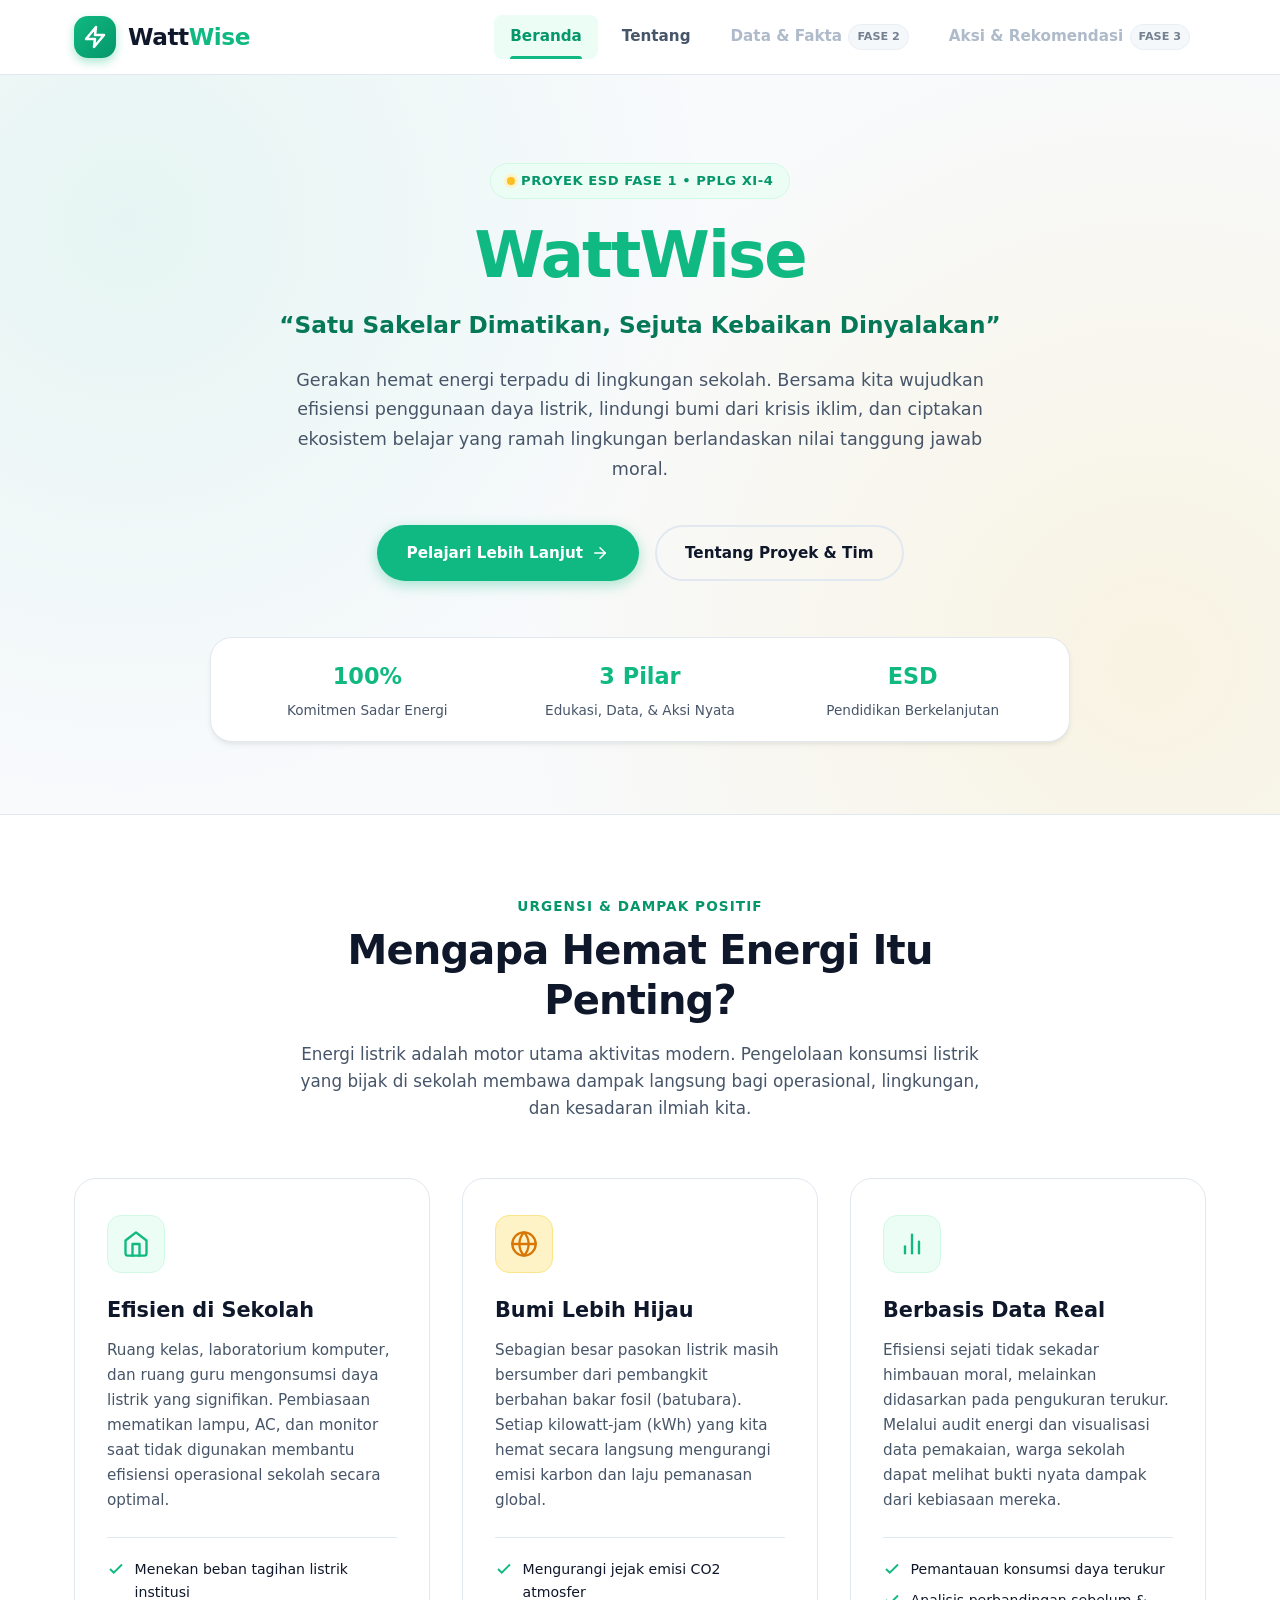
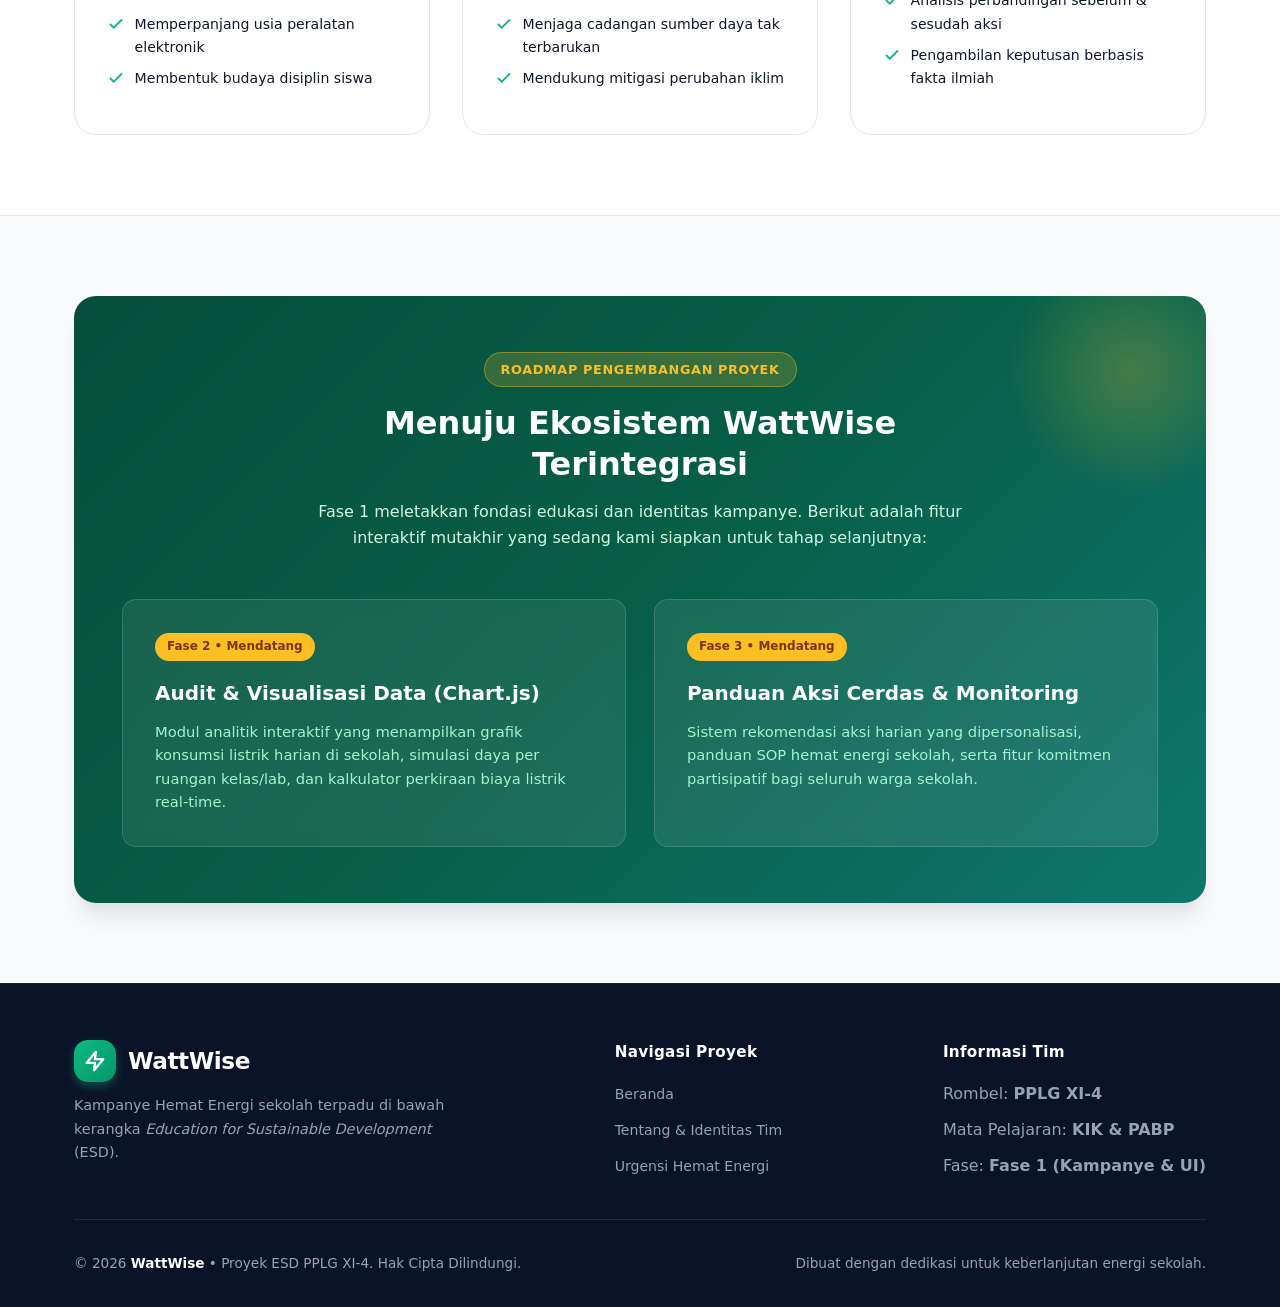
==== index.html @ 7ae3a8a0 "fase 1 kampanye wattwise" ====
<!DOCTYPE html>
<html lang="id">
<head>
  <meta charset="UTF-8">
  <meta name="viewport" content="width=device-width, initial-scale=1.0">
  <meta name="description" content="WattWise - Kampanye Hemat Energi di Lingkungan Sekolah. Proyek ESD (Education for Sustainable Development) Fase 1 oleh Rombel PPLG XI-4.">
  <title>WattWise | Kampanye Hemat Energi - Satu Sakelar Dimatikan, Sejuta Kebaikan Dinyalakan</title>
  <link rel="stylesheet" href="css/style.css">
</head>
<body>

  <!-- ==================== HEADER & NAVBAR STICKY ==================== -->
  <header class="site-header">
    <div class="container">
      <nav class="navbar" aria-label="Navigasi Utama">
        <!-- Logo WattWise -->
        <a href="index.html" class="brand-logo" title="WattWise Beranda">
          <div class="brand-icon">
            <svg width="24" height="24" viewBox="0 0 24 24" fill="none" stroke="currentColor" stroke-width="2.5" stroke-linecap="round" stroke-linejoin="round">
              <path d="M13 2L3 14h9l-1 8 10-12h-9l1-8z"></path>
            </svg>
          </div>
          <span class="brand-name">Watt<span>Wise</span></span>
        </a>

        <!-- Tombol Menu Mobile Hamburger -->
        <button class="nav-toggle" id="navToggle" aria-label="Buka menu navigasi" aria-expanded="false">
          <svg viewBox="0 0 24 24" fill="none" stroke="currentColor" stroke-width="2" stroke-linecap="round" stroke-linejoin="round">
            <line x1="3" y1="12" x2="21" y2="12"></line>
            <line x1="3" y1="6" x2="21" y2="6"></line>
            <line x1="3" y1="18" x2="21" y2="18"></line>
          </svg>
        </button>

        <!-- Menu Navigasi -->
        <ul class="nav-menu" id="navMenu">
          <li>
            <a href="index.html" class="nav-link active" aria-current="page">Beranda</a>
          </li>
          <li>
            <a href="tentang.html" class="nav-link">Tentang</a>
          </li>
          <li>
            <span class="nav-link disabled" title="Tersedia di Fase 2">
              Data &amp; Fakta
              <span class="nav-badge">Fase 2</span>
            </span>
          </li>
          <li>
            <span class="nav-link disabled" title="Tersedia di Fase 3">
              Aksi &amp; Rekomendasi
              <span class="nav-badge">Fase 3</span>
            </span>
          </li>
        </ul>
      </nav>
    </div>
  </header>

  <!-- ==================== HERO SECTION ==================== -->
  <main>
    <section class="hero-section">
      <div class="container">
        <div class="hero-wrapper">
          <div class="badge-pill">
            <span class="badge-dot"></span>
            Proyek ESD Fase 1 &bull; PPLG XI-4
          </div>

          <h1 class="hero-title">
            <span class="highlight">WattWise</span>
          </h1>

          <p class="hero-tagline">
            &ldquo;Satu Sakelar Dimatikan, Sejuta Kebaikan Dinyalakan&rdquo;
          </p>

          <p class="hero-description">
            Gerakan hemat energi terpadu di lingkungan sekolah. Bersama kita wujudkan efisiensi penggunaan daya listrik, lindungi bumi dari krisis iklim, dan ciptakan ekosistem belajar yang ramah lingkungan berlandaskan nilai tanggung jawab moral.
          </p>

          <div class="hero-actions">
            <a href="#mengapa" class="btn btn-primary">
              Pelajari Lebih Lanjut
              <svg width="18" height="18" viewBox="0 0 24 24" fill="none" stroke="currentColor" stroke-width="2" stroke-linecap="round" stroke-linejoin="round">
                <line x1="5" y1="12" x2="19" y2="12"></line>
                <polyline points="12 5 19 12 12 19"></polyline>
              </svg>
            </a>
            <a href="tentang.html" class="btn btn-outline">
              Tentang Proyek &amp; Tim
            </a>
          </div>

          <!-- Highlight Metric Strip -->
          <div class="hero-highlight-strip">
            <div class="strip-item">
              <h4>100%</h4>
              <p>Komitmen Sadar Energi</p>
            </div>
            <div class="strip-item">
              <h4>3 Pilar</h4>
              <p>Edukasi, Data, &amp; Aksi Nyata</p>
            </div>
            <div class="strip-item">
              <h4>ESD</h4>
              <p>Pendidikan Berkelanjutan</p>
            </div>
          </div>
        </div>
      </div>
    </section>

    <!-- ==================== SECTION: MENGAPA HEMAT ENERGI ==================== -->
    <section class="section section-bg-alt" id="mengapa">
      <div class="container">
        <div class="section-header">
          <span class="section-tag">Urgensi &amp; Dampak Positif</span>
          <h2 class="section-title">Mengapa Hemat Energi Itu Penting?</h2>
          <p class="section-subtitle">
            Energi listrik adalah motor utama aktivitas modern. Pengelolaan konsumsi listrik yang bijak di sekolah membawa dampak langsung bagi operasional, lingkungan, dan kesadaran ilmiah kita.
          </p>
        </div>

        <div class="cards-grid">
          <!-- Kartu 1: Efisien di Sekolah -->
          <article class="card-item">
            <div class="card-icon-wrap card-icon-green">
              <svg width="28" height="28" viewBox="0 0 24 24" fill="none" stroke="currentColor" stroke-width="2" stroke-linecap="round" stroke-linejoin="round">
                <path d="M3 9l9-7 9 7v11a2 2 0 0 1-2 2H5a2 2 0 0 1-2-2z"></path>
                <polyline points="9 22 9 12 15 12 15 22"></polyline>
              </svg>
            </div>
            <h3 class="card-title">Efisien di Sekolah</h3>
            <p class="card-text">
              Ruang kelas, laboratorium komputer, dan ruang guru mengonsumsi daya listrik yang signifikan. Pembiasaan mematikan lampu, AC, dan monitor saat tidak digunakan membantu efisiensi operasional sekolah secara optimal.
            </p>
            <ul class="card-highlights">
              <li>
                <svg viewBox="0 0 24 24" fill="none" stroke="currentColor" stroke-width="2.5"><polyline points="20 6 9 17 4 12"></polyline></svg>
                Menekan beban tagihan listrik institusi
              </li>
              <li>
                <svg viewBox="0 0 24 24" fill="none" stroke="currentColor" stroke-width="2.5"><polyline points="20 6 9 17 4 12"></polyline></svg>
                Memperpanjang usia peralatan elektronik
              </li>
              <li>
                <svg viewBox="0 0 24 24" fill="none" stroke="currentColor" stroke-width="2.5"><polyline points="20 6 9 17 4 12"></polyline></svg>
                Membentuk budaya disiplin siswa
              </li>
            </ul>
          </article>

          <!-- Kartu 2: Bumi Lebih Hijau -->
          <article class="card-item">
            <div class="card-icon-wrap card-icon-yellow">
              <svg width="28" height="28" viewBox="0 0 24 24" fill="none" stroke="currentColor" stroke-width="2" stroke-linecap="round" stroke-linejoin="round">
                <circle cx="12" cy="12" r="10"></circle>
                <line x1="2" y1="12" x2="22" y2="12"></line>
                <path d="M12 2a15.3 15.3 0 0 1 4 10 15.3 15.3 0 0 1-4 10 15.3 15.3 0 0 1-4-10 15.3 15.3 0 0 1 4-10z"></path>
              </svg>
            </div>
            <h3 class="card-title">Bumi Lebih Hijau</h3>
            <p class="card-text">
              Sebagian besar pasokan listrik masih bersumber dari pembangkit berbahan bakar fosil (batubara). Setiap kilowatt-jam (kWh) yang kita hemat secara langsung mengurangi emisi karbon dan laju pemanasan global.
            </p>
            <ul class="card-highlights">
              <li>
                <svg viewBox="0 0 24 24" fill="none" stroke="currentColor" stroke-width="2.5"><polyline points="20 6 9 17 4 12"></polyline></svg>
                Mengurangi jejak emisi CO2 atmosfer
              </li>
              <li>
                <svg viewBox="0 0 24 24" fill="none" stroke="currentColor" stroke-width="2.5"><polyline points="20 6 9 17 4 12"></polyline></svg>
                Menjaga cadangan sumber daya tak terbarukan
              </li>
              <li>
                <svg viewBox="0 0 24 24" fill="none" stroke="currentColor" stroke-width="2.5"><polyline points="20 6 9 17 4 12"></polyline></svg>
                Mendukung mitigasi perubahan iklim
              </li>
            </ul>
          </article>

          <!-- Kartu 3: Berbasis Data Real -->
          <article class="card-item">
            <div class="card-icon-wrap card-icon-green">
              <svg width="28" height="28" viewBox="0 0 24 24" fill="none" stroke="currentColor" stroke-width="2" stroke-linecap="round" stroke-linejoin="round">
                <line x1="18" y1="20" x2="18" y2="10"></line>
                <line x1="12" y1="20" x2="12" y2="4"></line>
                <line x1="6" y1="20" x2="6" y2="14"></line>
              </svg>
            </div>
            <h3 class="card-title">Berbasis Data Real</h3>
            <p class="card-text">
              Efisiensi sejati tidak sekadar himbauan moral, melainkan didasarkan pada pengukuran terukur. Melalui audit energi dan visualisasi data pemakaian, warga sekolah dapat melihat bukti nyata dampak dari kebiasaan mereka.
            </p>
            <ul class="card-highlights">
              <li>
                <svg viewBox="0 0 24 24" fill="none" stroke="currentColor" stroke-width="2.5"><polyline points="20 6 9 17 4 12"></polyline></svg>
                Pemantauan konsumsi daya terukur
              </li>
              <li>
                <svg viewBox="0 0 24 24" fill="none" stroke="currentColor" stroke-width="2.5"><polyline points="20 6 9 17 4 12"></polyline></svg>
                Analisis perbandingan sebelum &amp; sesudah aksi
              </li>
              <li>
                <svg viewBox="0 0 24 24" fill="none" stroke="currentColor" stroke-width="2.5"><polyline points="20 6 9 17 4 12"></polyline></svg>
                Pengambilan keputusan berbasis fakta ilmiah
              </li>
            </ul>
          </article>
        </div>
      </div>
    </section>

    <!-- ==================== SECTION: TEASER FASE 2 & 3 ==================== -->
    <section class="section">
      <div class="container">
        <div class="teaser-container">
          <div class="teaser-intro">
            <span class="teaser-pill">Roadmap Pengembangan Proyek</span>
            <h2 class="teaser-title">Menuju Ekosistem WattWise Terintegrasi</h2>
            <p class="teaser-desc">
              Fase 1 meletakkan fondasi edukasi dan identitas kampanye. Berikut adalah fitur interaktif mutakhir yang sedang kami siapkan untuk tahap selanjutnya:
            </p>
          </div>

          <div class="teaser-grid">
            <!-- Teaser Box Fase 2 -->
            <div class="teaser-box">
              <span class="teaser-badge">Fase 2 &bull; Mendatang</span>
              <h3>Audit &amp; Visualisasi Data (Chart.js)</h3>
              <p>
                Modul analitik interaktif yang menampilkan grafik konsumsi listrik harian di sekolah, simulasi daya per ruangan kelas/lab, dan kalkulator perkiraan biaya listrik real-time.
              </p>
            </div>

            <!-- Teaser Box Fase 3 -->
            <div class="teaser-box">
              <span class="teaser-badge">Fase 3 &bull; Mendatang</span>
              <h3>Panduan Aksi Cerdas &amp; Monitoring</h3>
              <p>
                Sistem rekomendasi aksi harian yang dipersonalisasi, panduan SOP hemat energi sekolah, serta fitur komitmen partisipatif bagi seluruh warga sekolah.
              </p>
            </div>
          </div>
        </div>
      </div>
    </section>
  </main>

  <!-- ==================== FOOTER ==================== -->
  <footer class="site-footer">
    <div class="container">
      <div class="footer-top">
        <div class="footer-brand">
          <div class="brand-logo">
            <div class="brand-icon">
              <svg width="22" height="22" viewBox="0 0 24 24" fill="none" stroke="currentColor" stroke-width="2.5" stroke-linecap="round" stroke-linejoin="round">
                <path d="M13 2L3 14h9l-1 8 10-12h-9l1-8z"></path>
              </svg>
            </div>
            <span>WattWise</span>
          </div>
          <p>
            Kampanye Hemat Energi sekolah terpadu di bawah kerangka <em>Education for Sustainable Development</em> (ESD).
          </p>
        </div>

        <div class="footer-links-group">
          <h4>Navigasi Proyek</h4>
          <ul class="footer-links">
            <li><a href="index.html">Beranda</a></li>
            <li><a href="tentang.html">Tentang &amp; Identitas Tim</a></li>
            <li><a href="index.html#mengapa">Urgensi Hemat Energi</a></li>
          </ul>
        </div>

        <div class="footer-links-group">
          <h4>Informasi Tim</h4>
          <ul class="footer-links">
            <li><span>Rombel: <strong>PPLG XI-4</strong></span></li>
            <li><span>Mata Pelajaran: <strong>KIK &amp; PABP</strong></span></li>
            <li><span>Fase: <strong>Fase 1 (Kampanye &amp; UI)</strong></span></li>
          </ul>
        </div>
      </div>

      <div class="footer-bottom">
        <p>&copy; 2026 <strong>WattWise</strong> &bull; Proyek ESD PPLG XI-4. Hak Cipta Dilindungi.</p>
        <p>Dibuat dengan dedikasi untuk keberlanjutan energi sekolah.</p>
      </div>
    </div>
  </footer>

  <!-- JavaScript -->
  <script src="js/main.js"></script>
</body>
</html>
---- css/style.css ----
/* ===================================================================
   WATTWISE - CSS STYLESHEET
   Kampanye Hemat Energi - Proyek ESD (Education for Sustainable Development) Fase 1
   Rombel: PPLG XI-4
   Skema Warna: Hijau Alam (#10B981) & Kuning Energi (#FBBF24)
   =================================================================== */

/* 1. CSS VARIABLES (DESIGN TOKENS) */
:root {
  /* Skema Warna Utama */
  --primary: #10B981;
  --primary-dark: #059669;
  --primary-deep: #047857;
  --primary-light: #ecfdf5;
  --primary-subtle: #d1fae5;

  /* Skema Warna Aksen (Energi) */
  --accent: #FBBF24;
  --accent-dark: #d97706;
  --accent-light: #fef3c7;
  --accent-glow: rgba(251, 191, 36, 0.35);

  /* Warna Netral & Permukaan */
  --bg-page: #f8fafc;
  --surface: #ffffff;
  --surface-alt: #f1f5f9;
  --text-main: #0f172a;
  --text-muted: #475569;
  --text-light: #94a3b8;
  --border: #e2e8f0;
  --border-focus: #10B981;

  /* Efek Bayangan (Shadows) */
  --shadow-xs: 0 1px 2px 0 rgba(0, 0, 0, 0.05);
  --shadow-sm: 0 4px 6px -1px rgba(0, 0, 0, 0.06), 0 2px 4px -1px rgba(0, 0, 0, 0.04);
  --shadow-md: 0 10px 15px -3px rgba(16, 185, 129, 0.08), 0 4px 6px -2px rgba(0, 0, 0, 0.05);
  --shadow-lg: 0 20px 25px -5px rgba(15, 23, 42, 0.08), 0 10px 10px -5px rgba(0, 0, 0, 0.04);
  --shadow-card: 0 12px 28px -4px rgba(16, 185, 129, 0.12);

  /* Kelengkungan Sudut (Border Radius) */
  --radius-sm: 8px;
  --radius-md: 14px;
  --radius-lg: 22px;
  --radius-pill: 9999px;

  /* Tipografi & Transisi */
  --font-sans: 'Inter', system-ui, -apple-system, BlinkMacSystemFont, 'Segoe UI', Roboto, sans-serif;
  --transition-fast: 0.2s ease;
  --transition-normal: 0.3s cubic-bezier(0.4, 0, 0.2, 1);
}

/* 2. RESET & GLOBAL STYLES */
*, *::before, *::after {
  box-sizing: border-box;
  margin: 0;
  padding: 0;
}

html {
  scroll-behavior: smooth;
  font-size: 16px;
}

body {
  font-family: var(--font-sans);
  background-color: var(--bg-page);
  color: var(--text-main);
  line-height: 1.65;
  -webkit-font-smoothing: antialiased;
  min-height: 100vh;
  display: flex;
  flex-direction: column;
}

a {
  color: inherit;
  text-decoration: none;
  transition: color var(--transition-fast);
}

ul {
  list-style: none;
}

img, svg {
  display: block;
  max-width: 100%;
}

.container {
  width: 100%;
  max-width: 1180px;
  margin-left: auto;
  margin-right: auto;
  padding-left: 1.5rem;
  padding-right: 1.5rem;
}

/* 3. STICKY HEADER & NAVBAR */
.site-header {
  position: sticky;
  top: 0;
  z-index: 1000;
  background-color: rgba(255, 255, 255, 0.95);
  backdrop-filter: blur(12px);
  -webkit-backdrop-filter: blur(12px);
  border-bottom: 1px solid var(--border);
  transition: all var(--transition-normal);
}

.navbar {
  display: flex;
  align-items: center;
  justify-content: space-between;
  height: 74px;
}

.brand-logo {
  display: flex;
  align-items: center;
  gap: 0.75rem;
  font-weight: 800;
  font-size: 1.45rem;
  letter-spacing: -0.02em;
  color: var(--text-main);
}

.brand-icon {
  width: 42px;
  height: 42px;
  border-radius: var(--radius-md);
  background: linear-gradient(135deg, var(--primary) 0%, var(--primary-dark) 100%);
  display: flex;
  align-items: center;
  justify-content: center;
  color: #ffffff;
  box-shadow: 0 4px 10px rgba(16, 185, 129, 0.35);
}

.brand-name span {
  color: var(--primary);
}

.nav-menu {
  display: flex;
  align-items: center;
  gap: 0.5rem;
}

.nav-link {
  font-weight: 600;
  font-size: 0.95rem;
  color: var(--text-muted);
  padding: 0.6rem 1rem;
  border-radius: var(--radius-sm);
  display: inline-flex;
  align-items: center;
  gap: 0.4rem;
  transition: all var(--transition-fast);
  position: relative;
}

.nav-link:hover:not(.disabled) {
  color: var(--primary-dark);
  background-color: var(--primary-light);
}

.nav-link.active {
  color: var(--primary-dark);
  background-color: var(--primary-light);
  font-weight: 700;
}

.nav-link.active::after {
  content: '';
  position: absolute;
  bottom: 0;
  left: 1rem;
  right: 1rem;
  height: 3px;
  background-color: var(--primary);
  border-radius: 3px 3px 0 0;
}

.nav-link.disabled {
  color: var(--text-light);
  cursor: not-allowed;
  opacity: 0.75;
}

.nav-badge {
  font-size: 0.7rem;
  font-weight: 700;
  text-transform: uppercase;
  padding: 0.15rem 0.5rem;
  border-radius: var(--radius-pill);
  background-color: var(--surface-alt);
  color: var(--text-muted);
  border: 1px solid var(--border);
}

/* Mobile Toggle Hamburger */
.nav-toggle {
  display: none;
  background: none;
  border: 1px solid var(--border);
  padding: 0.5rem;
  border-radius: var(--radius-sm);
  cursor: pointer;
  color: var(--text-main);
  transition: all var(--transition-fast);
}

.nav-toggle:hover {
  background-color: var(--surface-alt);
  color: var(--primary);
}

.nav-toggle svg {
  width: 24px;
  height: 24px;
}

/* 4. BUTTONS & UI ELEMENTS */
.btn {
  display: inline-flex;
  align-items: center;
  justify-content: center;
  gap: 0.5rem;
  font-weight: 600;
  font-size: 0.95rem;
  padding: 0.85rem 1.75rem;
  border-radius: var(--radius-pill);
  border: 2px solid transparent;
  cursor: pointer;
  transition: all var(--transition-normal);
  text-align: center;
}

.btn-primary {
  background-color: var(--primary);
  color: #ffffff;
  box-shadow: 0 4px 14px rgba(16, 185, 129, 0.35);
}

.btn-primary:hover {
  background-color: var(--primary-dark);
  transform: translateY(-2px);
  box-shadow: 0 6px 20px rgba(16, 185, 129, 0.45);
}

.btn-accent {
  background-color: var(--accent);
  color: #78350f;
  font-weight: 700;
  box-shadow: 0 4px 14px var(--accent-glow);
}

.btn-accent:hover {
  background-color: var(--accent-dark);
  color: #ffffff;
  transform: translateY(-2px);
  box-shadow: 0 6px 18px rgba(217, 119, 6, 0.35);
}

.btn-outline {
  background-color: transparent;
  border-color: var(--border);
  color: var(--text-main);
}

.btn-outline:hover {
  border-color: var(--primary);
  color: var(--primary-dark);
  background-color: var(--primary-light);
  transform: translateY(-2px);
}

.badge-pill {
  display: inline-flex;
  align-items: center;
  gap: 0.4rem;
  padding: 0.4rem 1rem;
  background-color: var(--primary-light);
  border: 1px solid var(--primary-subtle);
  color: var(--primary-dark);
  font-size: 0.82rem;
  font-weight: 700;
  border-radius: var(--radius-pill);
  text-transform: uppercase;
  letter-spacing: 0.04em;
}

.badge-dot {
  width: 8px;
  height: 8px;
  border-radius: 50%;
  background-color: var(--accent);
  box-shadow: 0 0 0 3px var(--accent-light);
}

/* 5. HERO SECTION */
.hero-section {
  position: relative;
  padding: 5.5rem 0 4.5rem;
  background: radial-gradient(circle at 10% 20%, rgba(16, 185, 129, 0.08) 0%, transparent 45%),
              radial-gradient(circle at 90% 80%, rgba(251, 191, 36, 0.12) 0%, transparent 50%),
              var(--bg-page);
  overflow: hidden;
}

.hero-wrapper {
  max-width: 860px;
  margin: 0 auto;
  text-align: center;
}

.hero-title {
  font-size: clamp(2.5rem, 5.5vw, 4rem);
  font-weight: 900;
  line-height: 1.15;
  letter-spacing: -0.03em;
  color: var(--text-main);
  margin-top: 1.25rem;
  margin-bottom: 1rem;
}

.hero-title .highlight {
  color: var(--primary);
  position: relative;
  display: inline-block;
}

.hero-title .highlight::after {
  content: '';
  position: absolute;
  left: 0;
  bottom: 6px;
  width: 100%;
  height: 12px;
  background-color: var(--accent-light);
  z-index: -1;
  border-radius: 4px;
}

.hero-tagline {
  font-size: clamp(1.15rem, 2.5vw, 1.45rem);
  font-weight: 700;
  color: var(--primary-deep);
  margin-bottom: 1.5rem;
  line-height: 1.4;
}

.hero-description {
  font-size: 1.1rem;
  color: var(--text-muted);
  max-width: 720px;
  margin: 0 auto 2.5rem;
  line-height: 1.7;
}

.hero-actions {
  display: flex;
  align-items: center;
  justify-content: center;
  gap: 1rem;
  flex-wrap: wrap;
}

.hero-highlight-strip {
  margin-top: 3.5rem;
  padding: 1.25rem 2rem;
  background: var(--surface);
  border: 1px solid var(--border);
  border-radius: var(--radius-lg);
  box-shadow: var(--shadow-sm);
  display: grid;
  grid-template-columns: repeat(3, 1fr);
  gap: 1.5rem;
  text-align: center;
}

.strip-item h4 {
  font-size: 1.4rem;
  font-weight: 800;
  color: var(--primary);
}

.strip-item p {
  font-size: 0.85rem;
  color: var(--text-muted);
  font-weight: 500;
  margin-top: 0.2rem;
}

/* 6. SECTION COMMONS */
.section {
  padding: 5rem 0;
}

.section-bg-alt {
  background-color: #ffffff;
  border-top: 1px solid var(--border);
  border-bottom: 1px solid var(--border);
}

.section-header {
  text-align: center;
  max-width: 680px;
  margin: 0 auto 3.5rem;
}

.section-tag {
  font-size: 0.85rem;
  font-weight: 700;
  text-transform: uppercase;
  letter-spacing: 0.08em;
  color: var(--primary-dark);
  margin-bottom: 0.5rem;
  display: block;
}

.section-title {
  font-size: clamp(1.85rem, 3.5vw, 2.5rem);
  font-weight: 800;
  letter-spacing: -0.02em;
  color: var(--text-main);
  line-height: 1.25;
  margin-bottom: 1rem;
}

.section-subtitle {
  font-size: 1.05rem;
  color: var(--text-muted);
  line-height: 1.6;
}

/* 7. KARTU ALASAN (MENGAPA HEMAT ENERGI) */
.cards-grid {
  display: grid;
  grid-template-columns: repeat(3, 1fr);
  gap: 2rem;
}

.card-item {
  background: var(--surface);
  border: 1px solid var(--border);
  border-radius: var(--radius-lg);
  padding: 2.25rem 2rem;
  position: relative;
  transition: all var(--transition-normal);
  display: flex;
  flex-direction: column;
}

.card-item:hover {
  transform: translateY(-6px);
  border-color: var(--primary);
  box-shadow: var(--shadow-card);
}

.card-icon-wrap {
  width: 58px;
  height: 58px;
  border-radius: var(--radius-md);
  display: flex;
  align-items: center;
  justify-content: center;
  margin-bottom: 1.5rem;
  font-size: 1.75rem;
  transition: transform var(--transition-fast);
}

.card-item:hover .card-icon-wrap {
  transform: scale(1.08);
}

.card-icon-green {
  background: var(--primary-light);
  color: var(--primary);
  border: 1px solid var(--primary-subtle);
}

.card-icon-yellow {
  background: var(--accent-light);
  color: var(--accent-dark);
  border: 1px solid #fde68a;
}

.card-title {
  font-size: 1.3rem;
  font-weight: 700;
  color: var(--text-main);
  margin-bottom: 0.85rem;
  line-height: 1.3;
}

.card-text {
  font-size: 0.95rem;
  color: var(--text-muted);
  line-height: 1.65;
  margin-bottom: 1.5rem;
  flex-grow: 1;
}

.card-highlights {
  list-style: none;
  border-top: 1px solid var(--border);
  padding-top: 1.25rem;
}

.card-highlights li {
  display: flex;
  align-items: flex-start;
  gap: 0.6rem;
  font-size: 0.88rem;
  color: var(--text-main);
  margin-bottom: 0.5rem;
}

.card-highlights li svg {
  width: 18px;
  height: 18px;
  color: var(--primary);
  flex-shrink: 0;
  margin-top: 2px;
}

/* 8. TEASER FASE 2 & 3 */
.teaser-container {
  background: linear-gradient(135deg, #064e3b 0%, #065f46 50%, #0f766e 100%);
  border-radius: var(--radius-lg);
  padding: 3.5rem 3rem;
  color: #ffffff;
  position: relative;
  overflow: hidden;
  box-shadow: var(--shadow-lg);
}

.teaser-container::before {
  content: '';
  position: absolute;
  top: -50px;
  right: -50px;
  width: 250px;
  height: 250px;
  border-radius: 50%;
  background: radial-gradient(circle, var(--accent) 0%, transparent 70%);
  opacity: 0.25;
}

.teaser-intro {
  text-align: center;
  max-width: 650px;
  margin: 0 auto 3rem;
  position: relative;
  z-index: 1;
}

.teaser-pill {
  display: inline-block;
  background: rgba(251, 191, 36, 0.2);
  color: var(--accent);
  border: 1px solid rgba(251, 191, 36, 0.4);
  padding: 0.35rem 1rem;
  border-radius: var(--radius-pill);
  font-size: 0.8rem;
  font-weight: 700;
  text-transform: uppercase;
  letter-spacing: 0.05em;
  margin-bottom: 1rem;
}

.teaser-title {
  font-size: 2rem;
  font-weight: 800;
  line-height: 1.3;
  margin-bottom: 0.8rem;
}

.teaser-desc {
  color: #d1fae5;
  font-size: 1rem;
}

.teaser-grid {
  display: grid;
  grid-template-columns: repeat(2, 1fr);
  gap: 1.75rem;
  position: relative;
  z-index: 1;
}

.teaser-box {
  background: rgba(255, 255, 255, 0.08);
  border: 1px solid rgba(255, 255, 255, 0.15);
  backdrop-filter: blur(8px);
  -webkit-backdrop-filter: blur(8px);
  border-radius: var(--radius-md);
  padding: 2rem;
  transition: all var(--transition-normal);
}

.teaser-box:hover {
  background: rgba(255, 255, 255, 0.14);
  transform: translateY(-4px);
  border-color: rgba(251, 191, 36, 0.5);
}

.teaser-badge {
  display: inline-block;
  padding: 0.25rem 0.75rem;
  border-radius: var(--radius-pill);
  font-size: 0.75rem;
  font-weight: 700;
  background-color: var(--accent);
  color: #78350f;
  margin-bottom: 1rem;
}

.teaser-box h3 {
  font-size: 1.25rem;
  font-weight: 700;
  margin-bottom: 0.6rem;
}

.teaser-box p {
  color: #a7f3d0;
  font-size: 0.92rem;
  line-height: 1.6;
}

/* 9. HALAMAN TENTANG & IDENTITAS TIM */
.about-hero {
  padding: 4.5rem 0 3rem;
  text-align: center;
  background: linear-gradient(180deg, var(--primary-light) 0%, var(--bg-page) 100%);
}

.about-badge {
  display: inline-flex;
  align-items: center;
  gap: 0.5rem;
  padding: 0.4rem 1.1rem;
  background: #ffffff;
  border: 1px solid var(--border);
  border-radius: var(--radius-pill);
  font-weight: 700;
  font-size: 0.85rem;
  color: var(--primary-dark);
  margin-bottom: 1rem;
}

.about-title {
  font-size: clamp(2rem, 4.5vw, 3.25rem);
  font-weight: 900;
  letter-spacing: -0.02em;
  color: var(--text-main);
  margin-bottom: 1rem;
}

.about-lead {
  font-size: 1.15rem;
  color: var(--text-muted);
  max-width: 760px;
  margin: 0 auto;
  line-height: 1.7;
}

/* Grid Latar Belakang & Mapel */
.esd-story-grid {
  display: grid;
  grid-template-columns: 1.2fr 0.8fr;
  gap: 2.5rem;
  align-items: start;
  margin-bottom: 4rem;
}

.story-card {
  background: var(--surface);
  border: 1px solid var(--border);
  border-radius: var(--radius-lg);
  padding: 2.5rem;
  box-shadow: var(--shadow-sm);
}

.story-card h2 {
  font-size: 1.65rem;
  font-weight: 800;
  color: var(--text-main);
  margin-bottom: 1.25rem;
  display: flex;
  align-items: center;
  gap: 0.75rem;
}

.story-card p {
  color: var(--text-muted);
  font-size: 1rem;
  line-height: 1.75;
  margin-bottom: 1.2rem;
}

.story-card p:last-child {
  margin-bottom: 0;
}

.mapel-card {
  background: var(--surface);
  border: 1px solid var(--border);
  border-radius: var(--radius-lg);
  padding: 2.25rem;
  box-shadow: var(--shadow-sm);
}

.mapel-card h3 {
  font-size: 1.35rem;
  font-weight: 800;
  color: var(--text-main);
  margin-bottom: 1.5rem;
  padding-bottom: 0.75rem;
  border-bottom: 2px solid var(--primary-light);
}

.mapel-item {
  margin-bottom: 1.5rem;
}

.mapel-item:last-child {
  margin-bottom: 0;
}

.mapel-badge {
  display: inline-block;
  padding: 0.25rem 0.75rem;
  border-radius: var(--radius-pill);
  font-size: 0.78rem;
  font-weight: 800;
  margin-bottom: 0.5rem;
}

.badge-kik {
  background: var(--primary-light);
  color: var(--primary-dark);
  border: 1px solid var(--primary-subtle);
}

.badge-pabp {
  background: var(--accent-light);
  color: #92400e;
  border: 1px solid #fde68a;
}

.mapel-item h4 {
  font-size: 1.05rem;
  font-weight: 700;
  color: var(--text-main);
  margin-bottom: 0.35rem;
}

.mapel-item p {
  font-size: 0.9rem;
  color: var(--text-muted);
  line-height: 1.6;
}

/* Kartu Identitas Tim */
.team-section {
  background-color: var(--surface);
  border-radius: var(--radius-lg);
  border: 1px solid var(--border);
  padding: 3rem 2.5rem;
  box-shadow: var(--shadow-md);
  margin-bottom: 3rem;
}

.team-header {
  text-align: center;
  max-width: 600px;
  margin: 0 auto 3rem;
}

.team-rombel-pill {
  display: inline-block;
  background-color: var(--accent);
  color: #78350f;
  font-weight: 800;
  font-size: 0.85rem;
  padding: 0.35rem 1.25rem;
  border-radius: var(--radius-pill);
  margin-bottom: 0.75rem;
}

.team-grid {
  display: grid;
  grid-template-columns: repeat(3, 1fr);
  gap: 2rem;
}

.member-card {
  background: var(--bg-page);
  border: 1px solid var(--border);
  border-radius: var(--radius-md);
  padding: 2rem 1.5rem;
  text-align: center;
  transition: all var(--transition-normal);
  position: relative;
  overflow: hidden;
}

.member-card::before {
  content: '';
  position: absolute;
  top: 0;
  left: 0;
  right: 0;
  height: 4px;
  background: linear-gradient(90deg, var(--primary), var(--accent));
  opacity: 0;
  transition: opacity var(--transition-fast);
}

.member-card:hover {
  transform: translateY(-5px);
  background: #ffffff;
  border-color: var(--primary);
  box-shadow: var(--shadow-md);
}

.member-card:hover::before {
  opacity: 1;
}

.member-avatar {
  width: 72px;
  height: 72px;
  border-radius: 50%;
  margin: 0 auto 1.25rem;
  display: flex;
  align-items: center;
  justify-content: center;
  font-size: 1.4rem;
  font-weight: 800;
  color: #ffffff;
  box-shadow: 0 6px 14px rgba(0, 0, 0, 0.08);
}

.avatar-1 {
  background: linear-gradient(135deg, #10B981, #047857);
}

.avatar-2 {
  background: linear-gradient(135deg, #F59E0B, #D97706);
}

.avatar-3 {
  background: linear-gradient(135deg, #06B6D4, #0E7490);
}

.member-name {
  font-size: 1.15rem;
  font-weight: 700;
  color: var(--text-main);
  margin-bottom: 0.35rem;
}

.member-role {
  font-size: 0.85rem;
  color: var(--primary-dark);
  font-weight: 600;
  margin-bottom: 0.75rem;
}

.member-desc {
  font-size: 0.85rem;
  color: var(--text-muted);
  line-height: 1.5;
}

/* 10. FOOTER */
.site-footer {
  margin-top: auto;
  background-color: #0b1329;
  color: #94a3b8;
  padding: 3.5rem 0 2rem;
  border-top: 1px solid rgba(255, 255, 255, 0.05);
}

.footer-top {
  display: flex;
  justify-content: space-between;
  align-items: flex-start;
  gap: 2.5rem;
  padding-bottom: 2.5rem;
  border-bottom: 1px solid rgba(255, 255, 255, 0.1);
  flex-wrap: wrap;
}

.footer-brand {
  max-width: 380px;
}

.footer-brand .brand-logo {
  color: #ffffff;
  margin-bottom: 0.75rem;
}

.footer-brand p {
  font-size: 0.9rem;
  line-height: 1.65;
  color: #94a3b8;
}

.footer-links-group h4 {
  font-size: 0.95rem;
  font-weight: 700;
  color: #ffffff;
  margin-bottom: 1rem;
  letter-spacing: 0.02em;
}

.footer-links {
  display: flex;
  flex-direction: column;
  gap: 0.6rem;
}

.footer-links a {
  font-size: 0.88rem;
  color: #94a3b8;
  transition: color var(--transition-fast);
}

.footer-links a:hover {
  color: var(--accent);
}

.footer-bottom {
  padding-top: 2rem;
  display: flex;
  justify-content: space-between;
  align-items: center;
  font-size: 0.85rem;
  flex-wrap: wrap;
  gap: 1rem;
}

.footer-bottom strong {
  color: #ffffff;
}

/* 11. RESPONSIVE DESIGN (MEDIA QUERIES) */
@media (max-width: 992px) {
  .cards-grid {
    grid-template-columns: repeat(2, 1fr);
  }

  .esd-story-grid {
    grid-template-columns: 1fr;
    gap: 2rem;
  }

  .team-grid {
    grid-template-columns: repeat(2, 1fr);
  }
}

@media (max-width: 768px) {
  .nav-toggle {
    display: block;
  }

  .nav-menu {
    position: absolute;
    top: 74px;
    left: 0;
    right: 0;
    background-color: #ffffff;
    border-bottom: 1px solid var(--border);
    flex-direction: column;
    padding: 1.25rem 1.5rem;
    gap: 0.75rem;
    box-shadow: var(--shadow-lg);
    display: none;
  }

  .nav-menu.show {
    display: flex;
  }

  .nav-link {
    width: 100%;
    justify-content: space-between;
    padding: 0.75rem 1rem;
  }

  .nav-link.active::after {
    display: none;
  }

  .hero-section {
    padding: 3.5rem 0 3rem;
  }

  .hero-highlight-strip {
    grid-template-columns: 1fr;
    gap: 1.25rem;
    padding: 1.5rem;
  }

  .cards-grid {
    grid-template-columns: 1fr;
  }

  .teaser-container {
    padding: 2.5rem 1.5rem;
  }

  .teaser-grid {
    grid-template-columns: 1fr;
  }

  .team-grid {
    grid-template-columns: 1fr;
  }

  .footer-top {
    flex-direction: column;
    gap: 2rem;
  }

  .footer-bottom {
    flex-direction: column;
    text-align: center;
  }
}
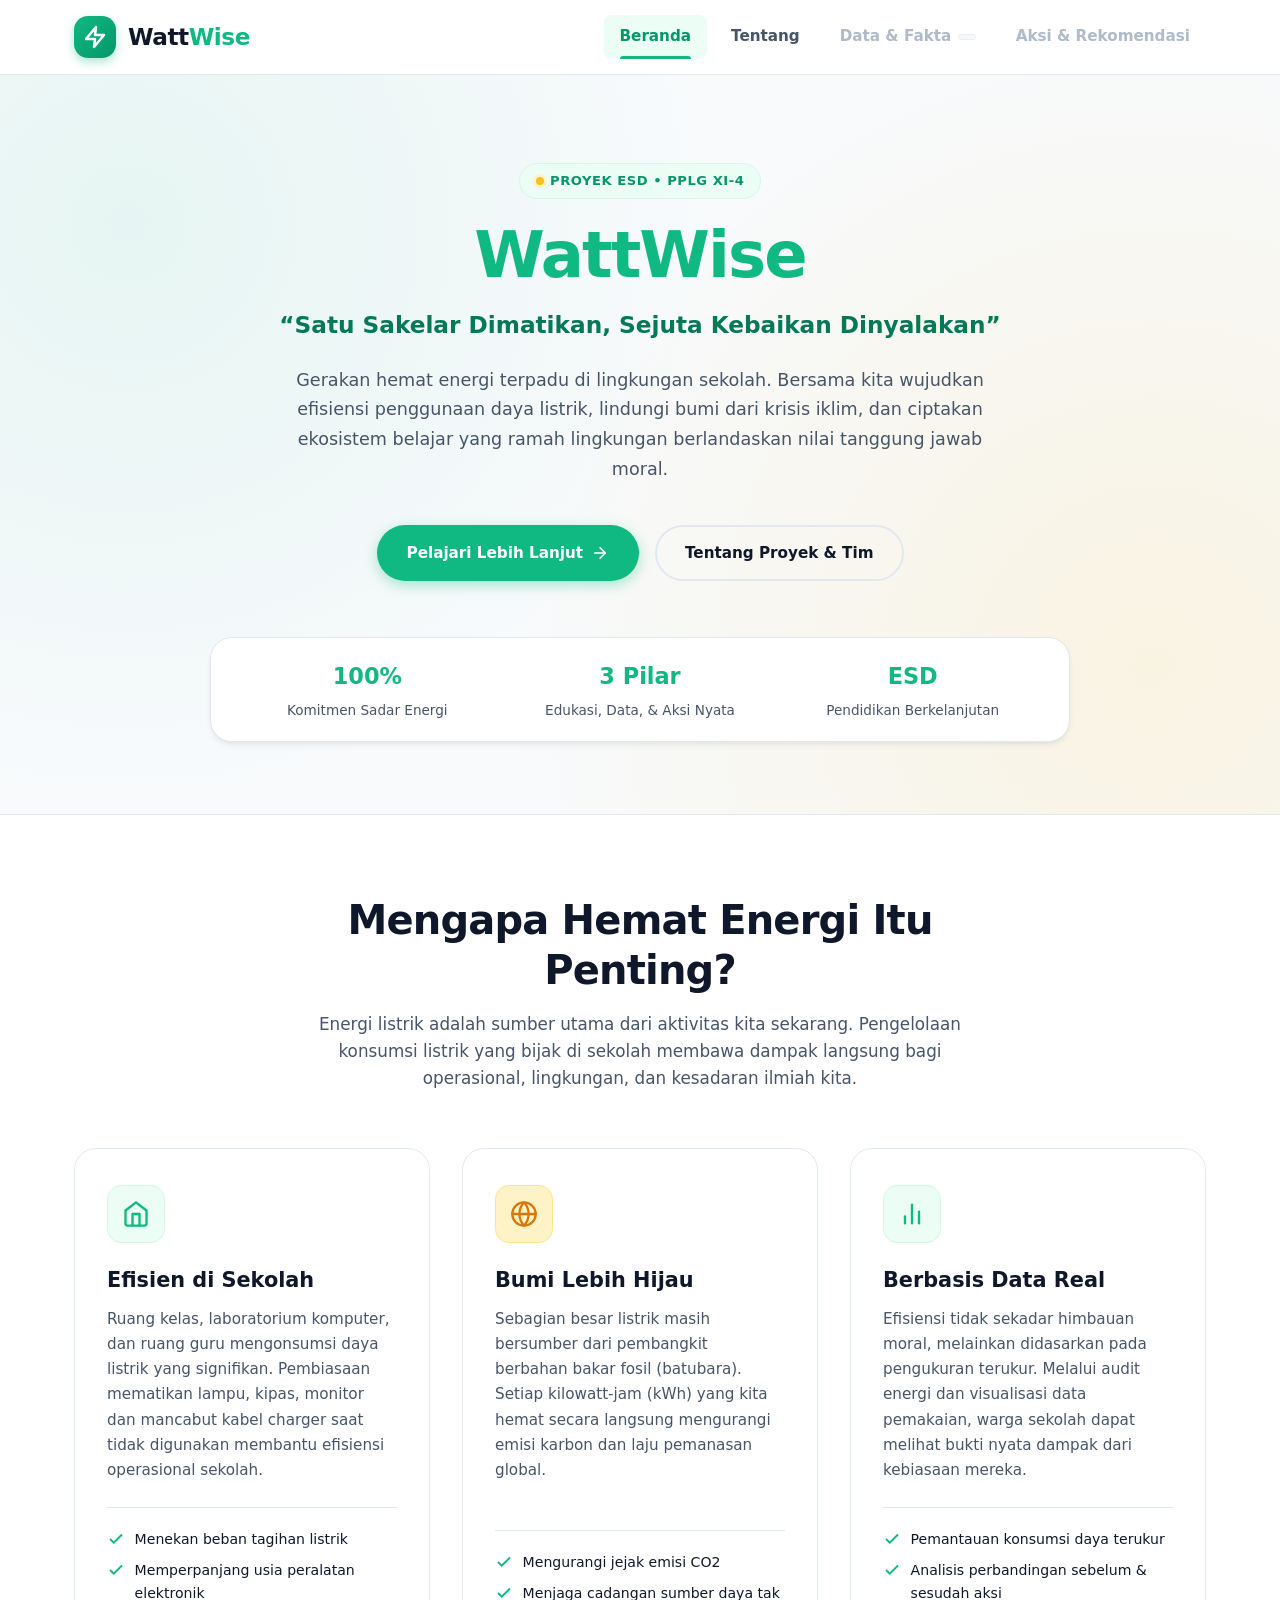
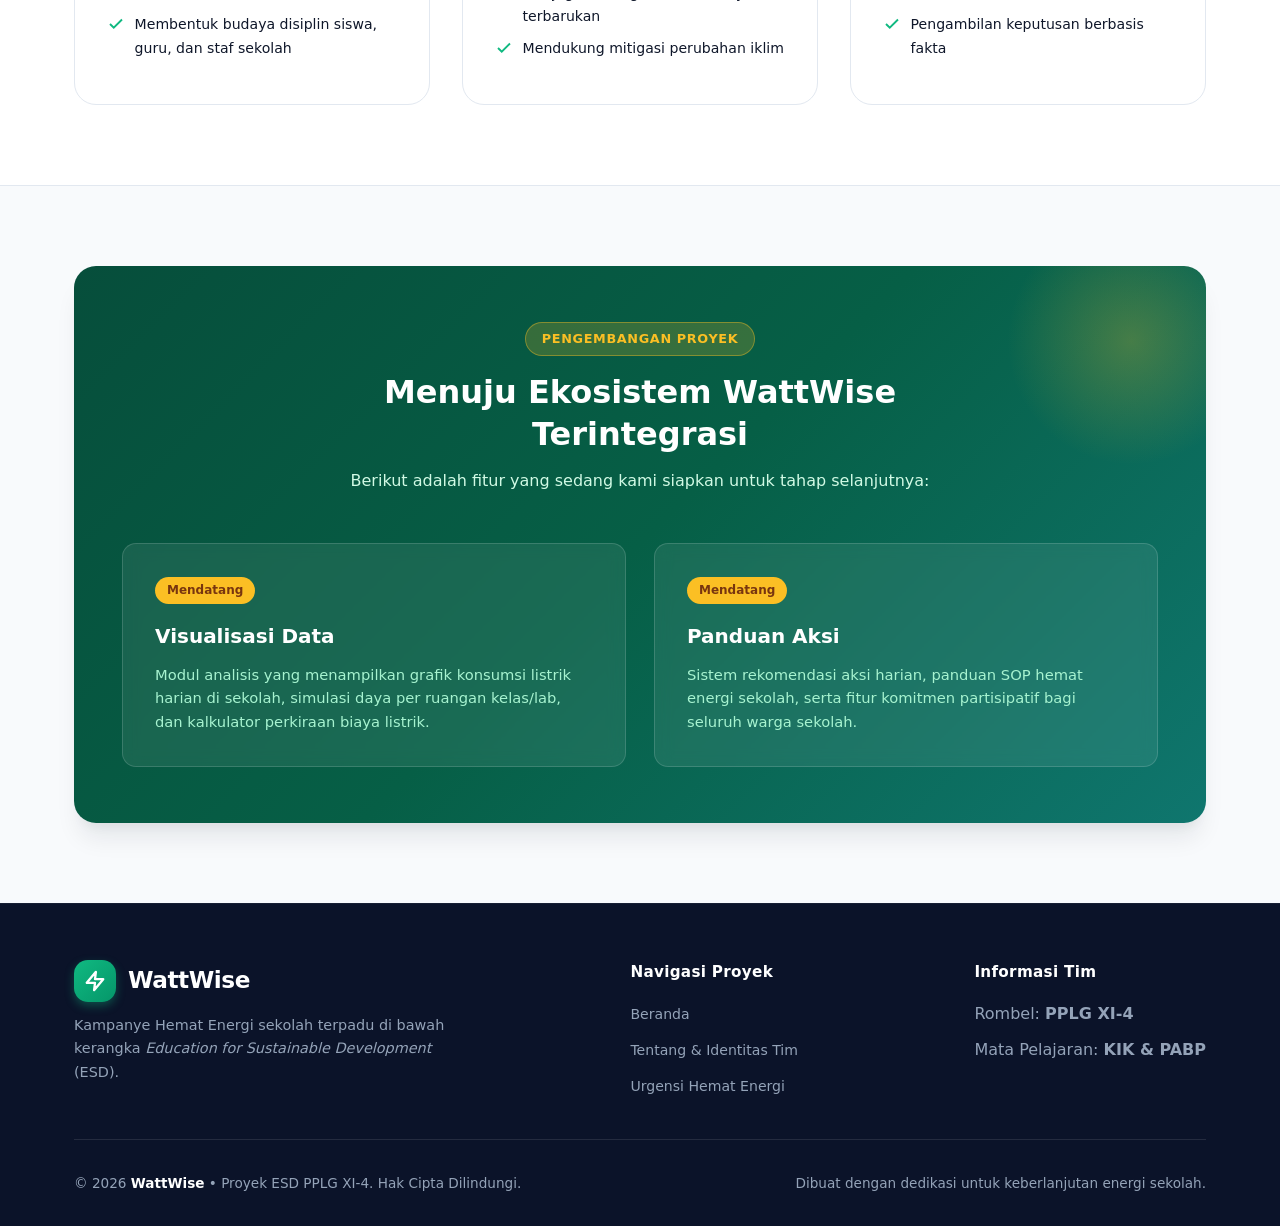
==== commit 015d7554: "update: koreksi nama" ====
--- a/index.html
+++ b/index.html
@@ -4,12 +4,12 @@
   <meta charset="UTF-8">
   <meta name="viewport" content="width=device-width, initial-scale=1.0">
   <meta name="description" content="WattWise - Kampanye Hemat Energi di Lingkungan Sekolah. Proyek ESD (Education for Sustainable Development) Fase 1 oleh Rombel PPLG XI-4.">
-  <title>WattWise | Kampanye Hemat Energi - Satu Sakelar Dimatikan, Sejuta Kebaikan Dinyalakan</title>
+  <title>WattWise - Kampanye Hemat Energi - Satu Sakelar Dimatikan, Sejuta Kebaikan Dinyalakan</title>
   <link rel="stylesheet" href="css/style.css">
 </head>
 <body>
 
-  <!-- ==================== HEADER & NAVBAR STICKY ==================== -->
+  <!-- HEADER & NAVBAR -->
   <header class="site-header">
     <div class="container">
       <nav class="navbar" aria-label="Navigasi Utama">
@@ -43,13 +43,13 @@
           <li>
             <span class="nav-link disabled" title="Tersedia di Fase 2">
               Data &amp; Fakta
-              <span class="nav-badge">Fase 2</span>
+              <span class="nav-badge"></span>
             </span>
           </li>
           <li>
             <span class="nav-link disabled" title="Tersedia di Fase 3">
               Aksi &amp; Rekomendasi
-              <span class="nav-badge">Fase 3</span>
+              
             </span>
           </li>
         </ul>
@@ -57,14 +57,14 @@
     </div>
   </header>
 
-  <!-- ==================== HERO SECTION ==================== -->
+  <!-- HERO SECTION  -->
   <main>
     <section class="hero-section">
       <div class="container">
         <div class="hero-wrapper">
           <div class="badge-pill">
             <span class="badge-dot"></span>
-            Proyek ESD Fase 1 &bull; PPLG XI-4
+            Proyek ESD &bull; PPLG XI-4
           </div>
 
           <h1 class="hero-title">
@@ -115,10 +115,9 @@
     <section class="section section-bg-alt" id="mengapa">
       <div class="container">
         <div class="section-header">
-          <span class="section-tag">Urgensi &amp; Dampak Positif</span>
           <h2 class="section-title">Mengapa Hemat Energi Itu Penting?</h2>
           <p class="section-subtitle">
-            Energi listrik adalah motor utama aktivitas modern. Pengelolaan konsumsi listrik yang bijak di sekolah membawa dampak langsung bagi operasional, lingkungan, dan kesadaran ilmiah kita.
+            Energi listrik adalah sumber utama dari aktivitas kita sekarang. Pengelolaan konsumsi listrik yang bijak di sekolah membawa dampak langsung bagi operasional, lingkungan, dan kesadaran ilmiah kita.
           </p>
         </div>
 
@@ -133,12 +132,12 @@
             </div>
             <h3 class="card-title">Efisien di Sekolah</h3>
             <p class="card-text">
-              Ruang kelas, laboratorium komputer, dan ruang guru mengonsumsi daya listrik yang signifikan. Pembiasaan mematikan lampu, AC, dan monitor saat tidak digunakan membantu efisiensi operasional sekolah secara optimal.
+              Ruang kelas, laboratorium komputer, dan ruang guru mengonsumsi daya listrik yang signifikan. Pembiasaan mematikan lampu, kipas, monitor dan mancabut kabel charger saat tidak digunakan membantu efisiensi operasional sekolah.
             </p>
             <ul class="card-highlights">
               <li>
                 <svg viewBox="0 0 24 24" fill="none" stroke="currentColor" stroke-width="2.5"><polyline points="20 6 9 17 4 12"></polyline></svg>
-                Menekan beban tagihan listrik institusi
+                Menekan beban tagihan listrik
               </li>
               <li>
                 <svg viewBox="0 0 24 24" fill="none" stroke="currentColor" stroke-width="2.5"><polyline points="20 6 9 17 4 12"></polyline></svg>
@@ -146,7 +145,7 @@
               </li>
               <li>
                 <svg viewBox="0 0 24 24" fill="none" stroke="currentColor" stroke-width="2.5"><polyline points="20 6 9 17 4 12"></polyline></svg>
-                Membentuk budaya disiplin siswa
+                Membentuk budaya disiplin siswa, guru, dan staf sekolah
               </li>
             </ul>
           </article>
@@ -162,12 +161,12 @@
             </div>
             <h3 class="card-title">Bumi Lebih Hijau</h3>
             <p class="card-text">
-              Sebagian besar pasokan listrik masih bersumber dari pembangkit berbahan bakar fosil (batubara). Setiap kilowatt-jam (kWh) yang kita hemat secara langsung mengurangi emisi karbon dan laju pemanasan global.
+              Sebagian besar listrik masih bersumber dari pembangkit berbahan bakar fosil (batubara). Setiap kilowatt-jam (kWh) yang kita hemat secara langsung mengurangi emisi karbon dan laju pemanasan global.
             </p>
             <ul class="card-highlights">
               <li>
                 <svg viewBox="0 0 24 24" fill="none" stroke="currentColor" stroke-width="2.5"><polyline points="20 6 9 17 4 12"></polyline></svg>
-                Mengurangi jejak emisi CO2 atmosfer
+                Mengurangi jejak emisi CO2
               </li>
               <li>
                 <svg viewBox="0 0 24 24" fill="none" stroke="currentColor" stroke-width="2.5"><polyline points="20 6 9 17 4 12"></polyline></svg>
@@ -191,7 +190,7 @@
             </div>
             <h3 class="card-title">Berbasis Data Real</h3>
             <p class="card-text">
-              Efisiensi sejati tidak sekadar himbauan moral, melainkan didasarkan pada pengukuran terukur. Melalui audit energi dan visualisasi data pemakaian, warga sekolah dapat melihat bukti nyata dampak dari kebiasaan mereka.
+              Efisiensi tidak sekadar himbauan moral, melainkan didasarkan pada pengukuran terukur. Melalui audit energi dan visualisasi data pemakaian, warga sekolah dapat melihat bukti nyata dampak dari kebiasaan mereka.
             </p>
             <ul class="card-highlights">
               <li>
@@ -204,7 +203,7 @@
               </li>
               <li>
                 <svg viewBox="0 0 24 24" fill="none" stroke="currentColor" stroke-width="2.5"><polyline points="20 6 9 17 4 12"></polyline></svg>
-                Pengambilan keputusan berbasis fakta ilmiah
+                Pengambilan keputusan berbasis fakta
               </li>
             </ul>
           </article>
@@ -212,34 +211,34 @@
       </div>
     </section>
 
-    <!-- ==================== SECTION: TEASER FASE 2 & 3 ==================== -->
+    <!-- TEASER FASE 2 & 3 -->
     <section class="section">
       <div class="container">
         <div class="teaser-container">
           <div class="teaser-intro">
-            <span class="teaser-pill">Roadmap Pengembangan Proyek</span>
+            <span class="teaser-pill">Pengembangan Proyek</span>
             <h2 class="teaser-title">Menuju Ekosistem WattWise Terintegrasi</h2>
             <p class="teaser-desc">
-              Fase 1 meletakkan fondasi edukasi dan identitas kampanye. Berikut adalah fitur interaktif mutakhir yang sedang kami siapkan untuk tahap selanjutnya:
+              Berikut adalah fitur yang sedang kami siapkan untuk tahap selanjutnya:
             </p>
           </div>
 
           <div class="teaser-grid">
             <!-- Teaser Box Fase 2 -->
             <div class="teaser-box">
-              <span class="teaser-badge">Fase 2 &bull; Mendatang</span>
-              <h3>Audit &amp; Visualisasi Data (Chart.js)</h3>
+              <span class="teaser-badge">Mendatang</span>
+              <h3>Visualisasi Data</h3>
               <p>
-                Modul analitik interaktif yang menampilkan grafik konsumsi listrik harian di sekolah, simulasi daya per ruangan kelas/lab, dan kalkulator perkiraan biaya listrik real-time.
+                Modul analisis yang menampilkan grafik konsumsi listrik harian di sekolah, simulasi daya per ruangan kelas/lab, dan kalkulator perkiraan biaya listrik.
               </p>
             </div>
 
             <!-- Teaser Box Fase 3 -->
             <div class="teaser-box">
-              <span class="teaser-badge">Fase 3 &bull; Mendatang</span>
-              <h3>Panduan Aksi Cerdas &amp; Monitoring</h3>
+              <span class="teaser-badge">Mendatang</span>
+              <h3>Panduan Aksi</h3>
               <p>
-                Sistem rekomendasi aksi harian yang dipersonalisasi, panduan SOP hemat energi sekolah, serta fitur komitmen partisipatif bagi seluruh warga sekolah.
+                Sistem rekomendasi aksi harian, panduan SOP hemat energi sekolah, serta fitur komitmen partisipatif bagi seluruh warga sekolah.
               </p>
             </div>
           </div>
@@ -248,7 +247,7 @@
     </section>
   </main>
 
-  <!-- ==================== FOOTER ==================== -->
+  <!-- FOOTER -->
   <footer class="site-footer">
     <div class="container">
       <div class="footer-top">
@@ -280,7 +279,6 @@
           <ul class="footer-links">
             <li><span>Rombel: <strong>PPLG XI-4</strong></span></li>
             <li><span>Mata Pelajaran: <strong>KIK &amp; PABP</strong></span></li>
-            <li><span>Fase: <strong>Fase 1 (Kampanye &amp; UI)</strong></span></li>
           </ul>
         </div>
       </div>
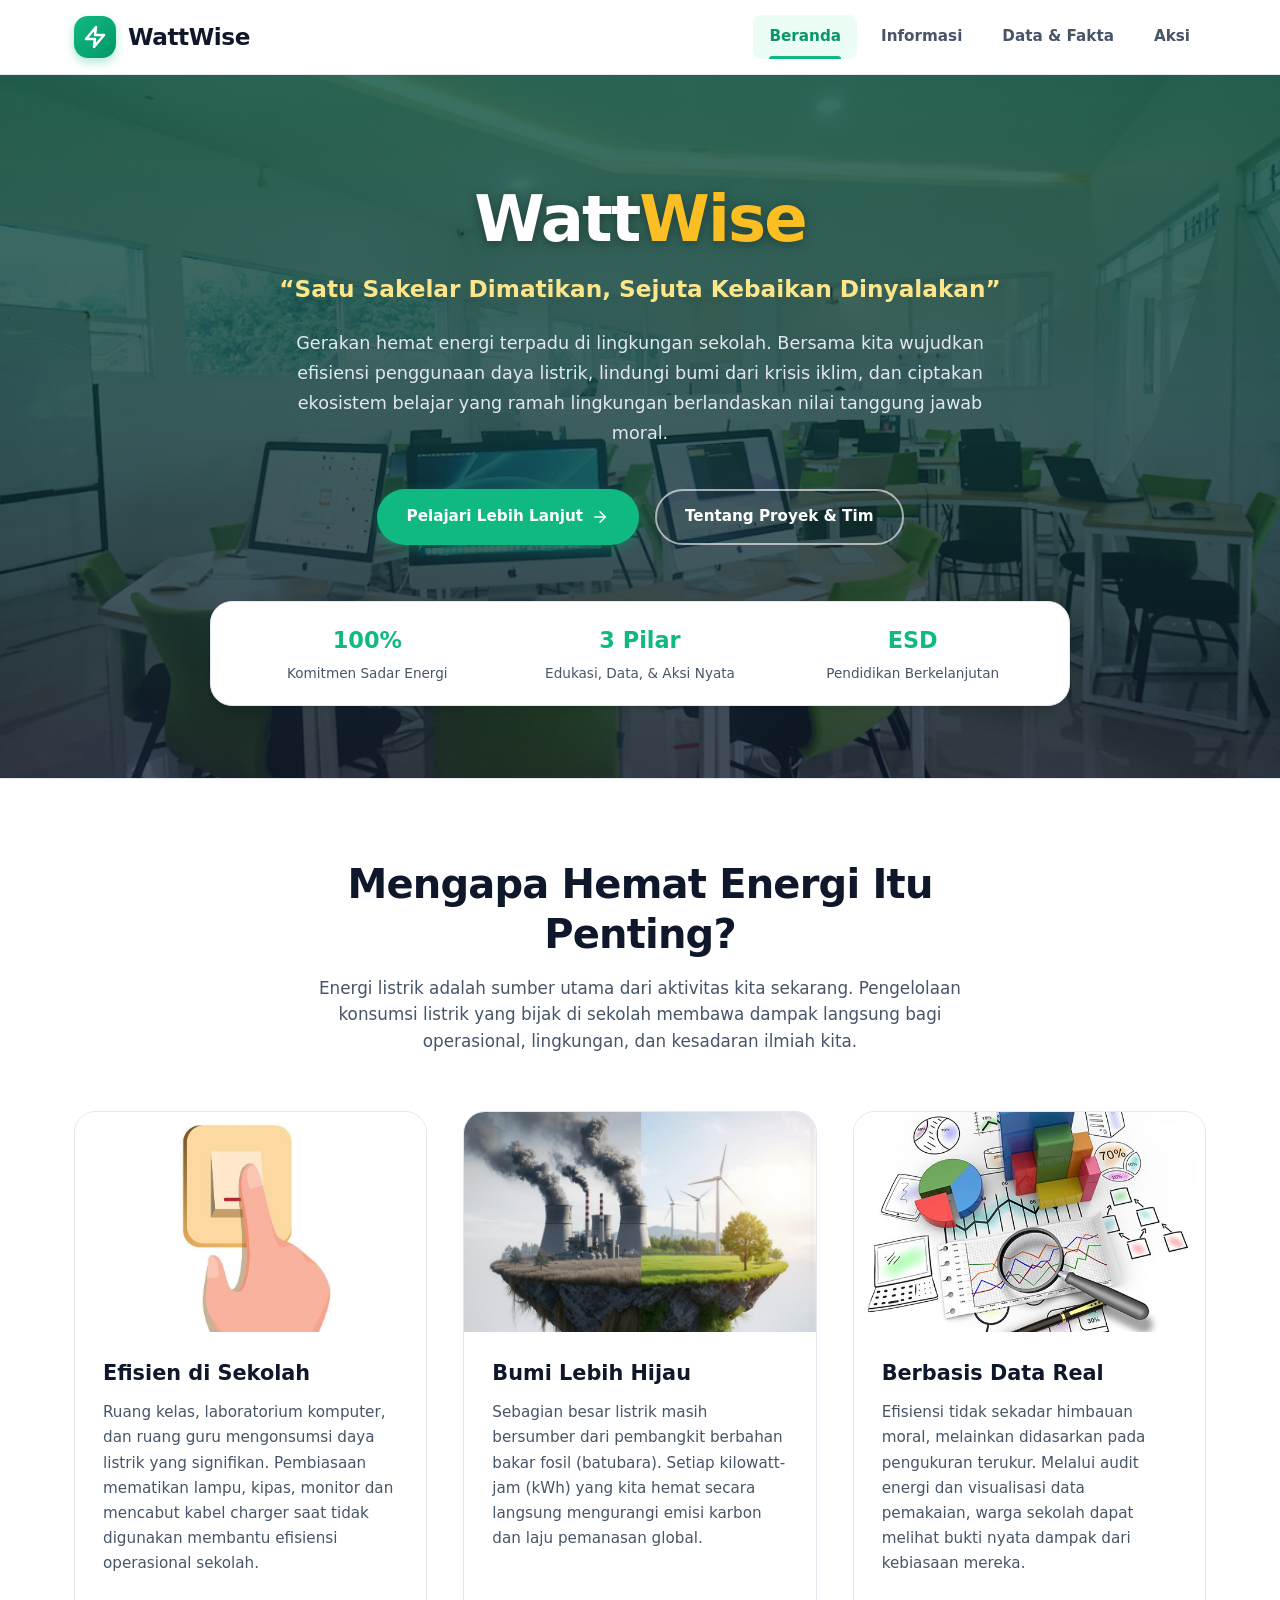
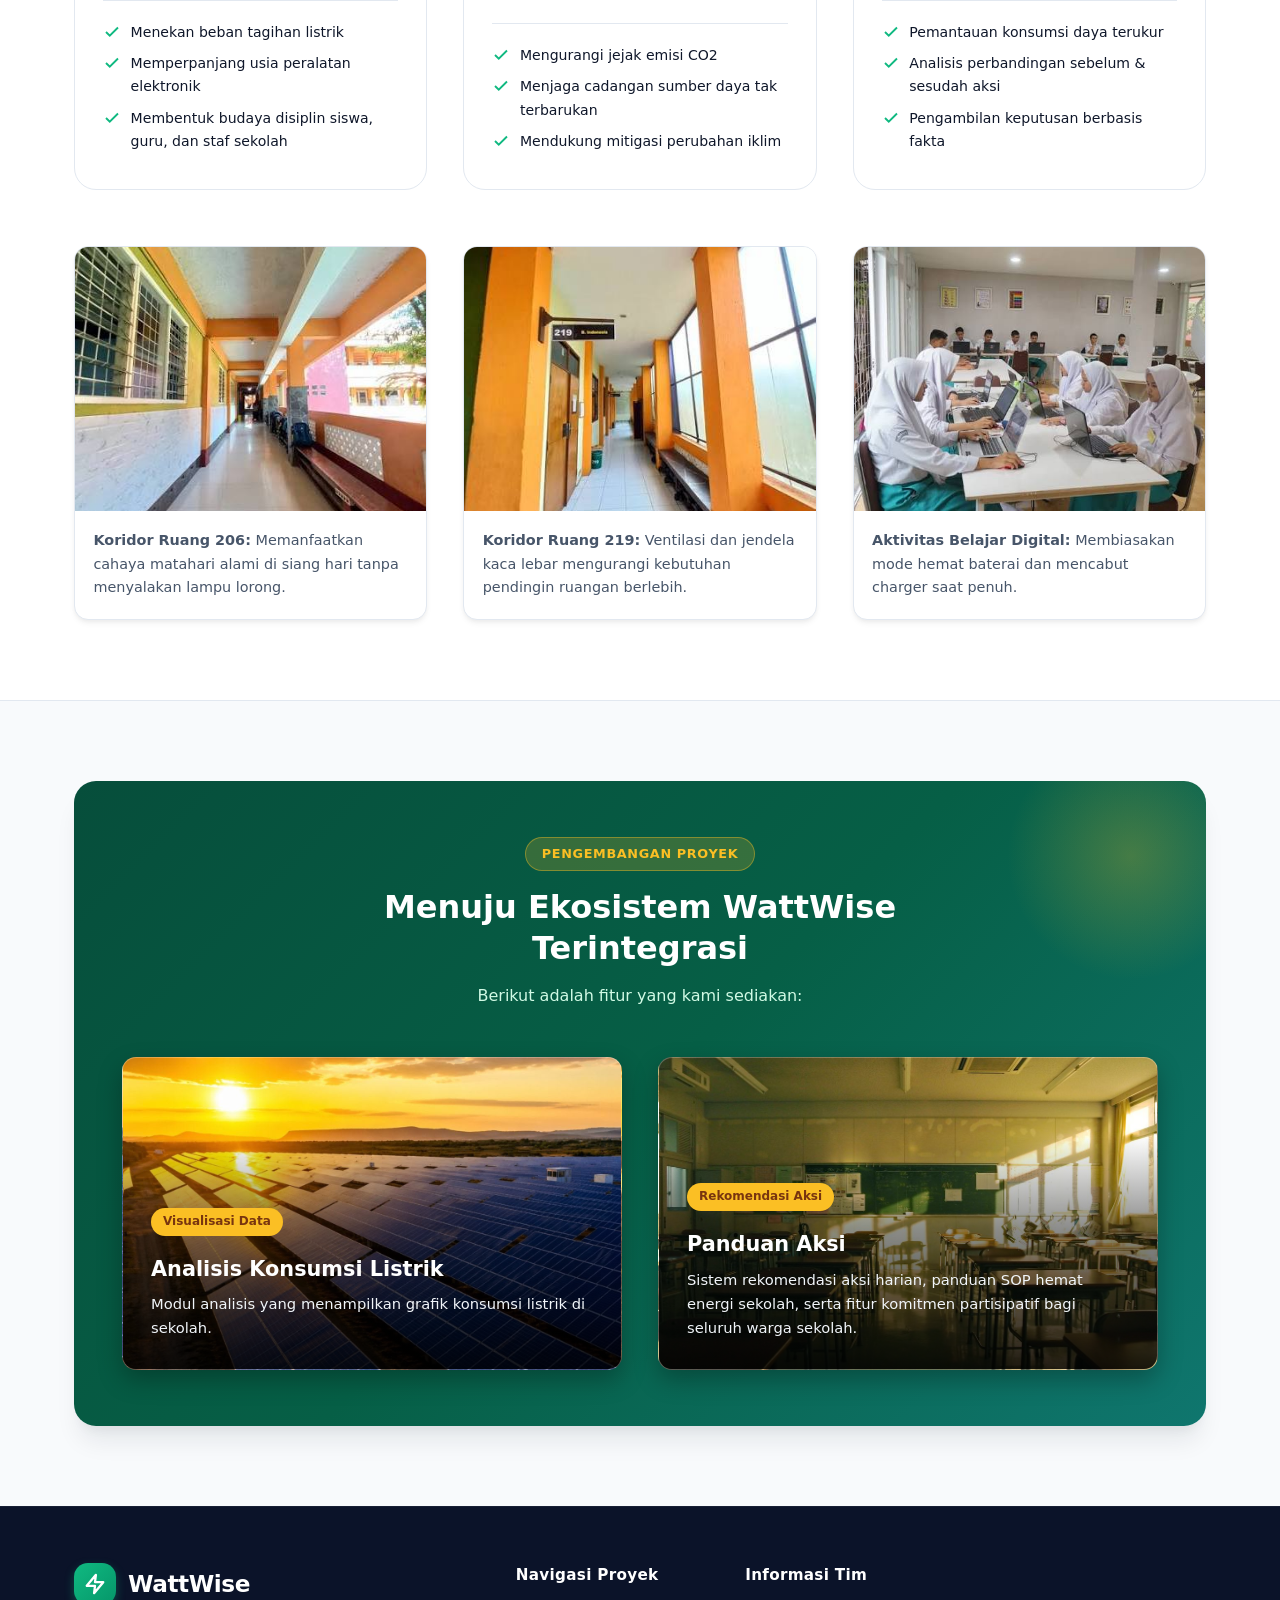
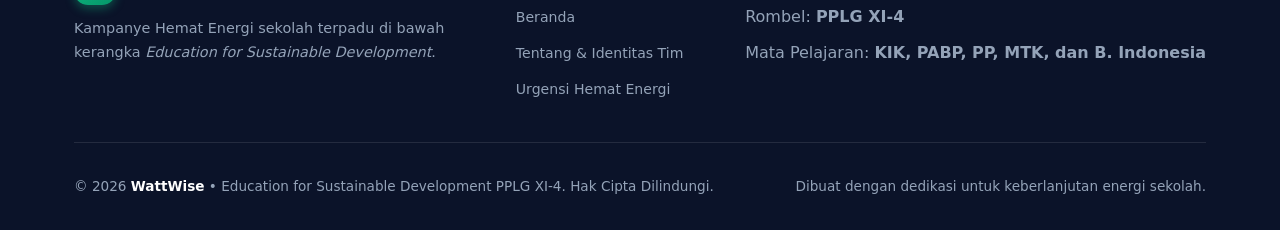
==== commit ebc1ac51: "Finalisasi tampilan, galeri foto, data kuesioner, dan fitur aksi WattWise" ====
--- a/index.html
+++ b/index.html
@@ -3,7 +3,7 @@
 <head>
   <meta charset="UTF-8">
   <meta name="viewport" content="width=device-width, initial-scale=1.0">
-  <meta name="description" content="WattWise - Kampanye Hemat Energi di Lingkungan Sekolah. Proyek ESD (Education for Sustainable Development) Fase 1 oleh Rombel PPLG XI-4.">
+  <meta name="description" content="WattWise - Kampanye Hemat Energi di Lingkungan Sekolah. Proyek ESD (Education for Sustainable Development) oleh Rombel PPLG XI-4.">
   <title>WattWise - Kampanye Hemat Energi - Satu Sakelar Dimatikan, Sejuta Kebaikan Dinyalakan</title>
   <link rel="stylesheet" href="css/style.css">
 </head>
@@ -13,17 +13,15 @@
   <header class="site-header">
     <div class="container">
       <nav class="navbar" aria-label="Navigasi Utama">
-        <!-- Logo WattWise -->
         <a href="index.html" class="brand-logo" title="WattWise Beranda">
           <div class="brand-icon">
             <svg width="24" height="24" viewBox="0 0 24 24" fill="none" stroke="currentColor" stroke-width="2.5" stroke-linecap="round" stroke-linejoin="round">
               <path d="M13 2L3 14h9l-1 8 10-12h-9l1-8z"></path>
             </svg>
           </div>
-          <span class="brand-name">Watt<span>Wise</span></span>
+          <span class="brand-name">WattWise</span></span>
         </a>
 
-        <!-- Tombol Menu Mobile Hamburger -->
         <button class="nav-toggle" id="navToggle" aria-label="Buka menu navigasi" aria-expanded="false">
           <svg viewBox="0 0 24 24" fill="none" stroke="currentColor" stroke-width="2" stroke-linecap="round" stroke-linejoin="round">
             <line x1="3" y1="12" x2="21" y2="12"></line>
@@ -32,44 +30,22 @@
           </svg>
         </button>
 
-        <!-- Menu Navigasi -->
         <ul class="nav-menu" id="navMenu">
-          <li>
-            <a href="index.html" class="nav-link active" aria-current="page">Beranda</a>
-          </li>
-          <li>
-            <a href="tentang.html" class="nav-link">Tentang</a>
-          </li>
-          <li>
-            <span class="nav-link disabled" title="Tersedia di Fase 2">
-              Data &amp; Fakta
-              <span class="nav-badge"></span>
-            </span>
-          </li>
-          <li>
-            <span class="nav-link disabled" title="Tersedia di Fase 3">
-              Aksi &amp; Rekomendasi
-              
-            </span>
-          </li>
+          <li><a href="index.html" class="nav-link active" aria-current="page">Beranda</a></li>
+          <li><a href="tentang.html" class="nav-link">Informasi</a></li>
+          <li><a href="data.html" class="nav-link">Data &amp; Fakta</a></li>
+          <li><a href="aksi.html" class="nav-link">Aksi</a></li>
         </ul>
       </nav>
     </div>
   </header>
 
-  <!-- HERO SECTION  -->
+  <!-- HERO SECTION -->
   <main>
-    <section class="hero-section">
+    <section class="hero-section hero-dengan-gambar" style="background-image: url('assets/img/ruang322.png');">
       <div class="container">
         <div class="hero-wrapper">
-          <div class="badge-pill">
-            <span class="badge-dot"></span>
-            Proyek ESD &bull; PPLG XI-4
-          </div>
-
-          <h1 class="hero-title">
-            <span class="highlight">WattWise</span>
-          </h1>
+          <h1 class="hero-title">Watt<span>Wise</span></h1>
 
           <p class="hero-tagline">
             &ldquo;Satu Sakelar Dimatikan, Sejuta Kebaikan Dinyalakan&rdquo;
@@ -111,7 +87,7 @@
       </div>
     </section>
 
-    <!-- ==================== SECTION: MENGAPA HEMAT ENERGI ==================== -->
+    <!-- MENGAPA HEMAT ENERGI -->
     <section class="section section-bg-alt" id="mengapa">
       <div class="container">
         <div class="section-header">
@@ -123,95 +99,106 @@
 
         <div class="cards-grid">
           <!-- Kartu 1: Efisien di Sekolah -->
-          <article class="card-item">
-            <div class="card-icon-wrap card-icon-green">
-              <svg width="28" height="28" viewBox="0 0 24 24" fill="none" stroke="currentColor" stroke-width="2" stroke-linecap="round" stroke-linejoin="round">
-                <path d="M3 9l9-7 9 7v11a2 2 0 0 1-2 2H5a2 2 0 0 1-2-2z"></path>
-                <polyline points="9 22 9 12 15 12 15 22"></polyline>
-              </svg>
-            </div>
-            <h3 class="card-title">Efisien di Sekolah</h3>
-            <p class="card-text">
-              Ruang kelas, laboratorium komputer, dan ruang guru mengonsumsi daya listrik yang signifikan. Pembiasaan mematikan lampu, kipas, monitor dan mancabut kabel charger saat tidak digunakan membantu efisiensi operasional sekolah.
-            </p>
-            <ul class="card-highlights">
-              <li>
-                <svg viewBox="0 0 24 24" fill="none" stroke="currentColor" stroke-width="2.5"><polyline points="20 6 9 17 4 12"></polyline></svg>
-                Menekan beban tagihan listrik
-              </li>
-              <li>
-                <svg viewBox="0 0 24 24" fill="none" stroke="currentColor" stroke-width="2.5"><polyline points="20 6 9 17 4 12"></polyline></svg>
-                Memperpanjang usia peralatan elektronik
-              </li>
-              <li>
-                <svg viewBox="0 0 24 24" fill="none" stroke="currentColor" stroke-width="2.5"><polyline points="20 6 9 17 4 12"></polyline></svg>
-                Membentuk budaya disiplin siswa, guru, dan staf sekolah
-              </li>
-            </ul>
+          <article class="card-item card-with-image">
+            <div class="card-banner-img">
+              <img src="assets/img/sakelar mati.jpg" alt="Mematikan sakelar lampu">
+            </div>
+            <div class="card-body-padded">
+              <h3 class="card-title">Efisien di Sekolah</h3>
+              <p class="card-text">
+                Ruang kelas, laboratorium komputer, dan ruang guru mengonsumsi daya listrik yang signifikan. Pembiasaan mematikan lampu, kipas, monitor dan mencabut kabel charger saat tidak digunakan membantu efisiensi operasional sekolah.
+              </p>
+              <ul class="card-highlights">
+                <li>
+                  <svg viewBox="0 0 24 24" fill="none" stroke="currentColor" stroke-width="2.5"><polyline points="20 6 9 17 4 12"></polyline></svg>
+                  Menekan beban tagihan listrik
+                </li>
+                <li>
+                  <svg viewBox="0 0 24 24" fill="none" stroke="currentColor" stroke-width="2.5"><polyline points="20 6 9 17 4 12"></polyline></svg>
+                  Memperpanjang usia peralatan elektronik
+                </li>
+                <li>
+                  <svg viewBox="0 0 24 24" fill="none" stroke="currentColor" stroke-width="2.5"><polyline points="20 6 9 17 4 12"></polyline></svg>
+                  Membentuk budaya disiplin siswa, guru, dan staf sekolah
+                </li>
+              </ul>
+            </div>
           </article>
 
           <!-- Kartu 2: Bumi Lebih Hijau -->
-          <article class="card-item">
-            <div class="card-icon-wrap card-icon-yellow">
-              <svg width="28" height="28" viewBox="0 0 24 24" fill="none" stroke="currentColor" stroke-width="2" stroke-linecap="round" stroke-linejoin="round">
-                <circle cx="12" cy="12" r="10"></circle>
-                <line x1="2" y1="12" x2="22" y2="12"></line>
-                <path d="M12 2a15.3 15.3 0 0 1 4 10 15.3 15.3 0 0 1-4 10 15.3 15.3 0 0 1-4-10 15.3 15.3 0 0 1 4-10z"></path>
-              </svg>
-            </div>
-            <h3 class="card-title">Bumi Lebih Hijau</h3>
-            <p class="card-text">
-              Sebagian besar listrik masih bersumber dari pembangkit berbahan bakar fosil (batubara). Setiap kilowatt-jam (kWh) yang kita hemat secara langsung mengurangi emisi karbon dan laju pemanasan global.
-            </p>
-            <ul class="card-highlights">
-              <li>
-                <svg viewBox="0 0 24 24" fill="none" stroke="currentColor" stroke-width="2.5"><polyline points="20 6 9 17 4 12"></polyline></svg>
-                Mengurangi jejak emisi CO2
-              </li>
-              <li>
-                <svg viewBox="0 0 24 24" fill="none" stroke="currentColor" stroke-width="2.5"><polyline points="20 6 9 17 4 12"></polyline></svg>
-                Menjaga cadangan sumber daya tak terbarukan
-              </li>
-              <li>
-                <svg viewBox="0 0 24 24" fill="none" stroke="currentColor" stroke-width="2.5"><polyline points="20 6 9 17 4 12"></polyline></svg>
-                Mendukung mitigasi perubahan iklim
-              </li>
-            </ul>
+          <article class="card-item card-with-image">
+            <div class="card-banner-img">
+              <img src="assets/img/bumiHijau.jpg" alt="Bumi Hijau">
+            </div>
+            <div class="card-body-padded">
+              <h3 class="card-title">Bumi Lebih Hijau</h3>
+              <p class="card-text">
+                Sebagian besar listrik masih bersumber dari pembangkit berbahan bakar fosil (batubara). Setiap kilowatt-jam (kWh) yang kita hemat secara langsung mengurangi emisi karbon dan laju pemanasan global.
+              </p>
+              <ul class="card-highlights">
+                <li>
+                  <svg viewBox="0 0 24 24" fill="none" stroke="currentColor" stroke-width="2.5"><polyline points="20 6 9 17 4 12"></polyline></svg>
+                  Mengurangi jejak emisi CO2
+                </li>
+                <li>
+                  <svg viewBox="0 0 24 24" fill="none" stroke="currentColor" stroke-width="2.5"><polyline points="20 6 9 17 4 12"></polyline></svg>
+                  Menjaga cadangan sumber daya tak terbarukan
+                </li>
+                <li>
+                  <svg viewBox="0 0 24 24" fill="none" stroke="currentColor" stroke-width="2.5"><polyline points="20 6 9 17 4 12"></polyline></svg>
+                  Mendukung mitigasi perubahan iklim
+                </li>
+              </ul>
+            </div>
           </article>
 
-          <!-- Kartu 3: Berbasis Data Real -->
-          <article class="card-item">
-            <div class="card-icon-wrap card-icon-green">
-              <svg width="28" height="28" viewBox="0 0 24 24" fill="none" stroke="currentColor" stroke-width="2" stroke-linecap="round" stroke-linejoin="round">
-                <line x1="18" y1="20" x2="18" y2="10"></line>
-                <line x1="12" y1="20" x2="12" y2="4"></line>
-                <line x1="6" y1="20" x2="6" y2="14"></line>
-              </svg>
-            </div>
-            <h3 class="card-title">Berbasis Data Real</h3>
-            <p class="card-text">
-              Efisiensi tidak sekadar himbauan moral, melainkan didasarkan pada pengukuran terukur. Melalui audit energi dan visualisasi data pemakaian, warga sekolah dapat melihat bukti nyata dampak dari kebiasaan mereka.
-            </p>
-            <ul class="card-highlights">
-              <li>
-                <svg viewBox="0 0 24 24" fill="none" stroke="currentColor" stroke-width="2.5"><polyline points="20 6 9 17 4 12"></polyline></svg>
-                Pemantauan konsumsi daya terukur
-              </li>
-              <li>
-                <svg viewBox="0 0 24 24" fill="none" stroke="currentColor" stroke-width="2.5"><polyline points="20 6 9 17 4 12"></polyline></svg>
-                Analisis perbandingan sebelum &amp; sesudah aksi
-              </li>
-              <li>
-                <svg viewBox="0 0 24 24" fill="none" stroke="currentColor" stroke-width="2.5"><polyline points="20 6 9 17 4 12"></polyline></svg>
-                Pengambilan keputusan berbasis fakta
-              </li>
-            </ul>
+          <!-- Kartu 3: Berbasis Data -->
+          <article class="card-item card-with-image">
+            <div class="card-banner-img">
+              <img src="assets/img/data.jpg" alt="Data Real">
+            </div>
+            <div class="card-body-padded">
+              <h3 class="card-title">Berbasis Data Real</h3>
+              <p class="card-text">
+                Efisiensi tidak sekadar himbauan moral, melainkan didasarkan pada pengukuran terukur. Melalui audit energi dan visualisasi data pemakaian, warga sekolah dapat melihat bukti nyata dampak dari kebiasaan mereka.
+              </p>
+              <ul class="card-highlights">
+                <li>
+                  <svg viewBox="0 0 24 24" fill="none" stroke="currentColor" stroke-width="2.5"><polyline points="20 6 9 17 4 12"></polyline></svg>
+                  Pemantauan konsumsi daya terukur
+                </li>
+                <li>
+                  <svg viewBox="0 0 24 24" fill="none" stroke="currentColor" stroke-width="2.5"><polyline points="20 6 9 17 4 12"></polyline></svg>
+                  Analisis perbandingan sebelum &amp; sesudah aksi
+                </li>
+                <li>
+                  <svg viewBox="0 0 24 24" fill="none" stroke="currentColor" stroke-width="2.5"><polyline points="20 6 9 17 4 12"></polyline></svg>
+                  Pengambilan keputusan berbasis fakta
+                </li>
+              </ul>
+            </div>
           </article>
         </div>
+
+        <!-- Galeri Dokumentasi Sekolah -->
+        <div class="galeri-sekolah">
+          <div class="galeri-item">
+            <img src="assets/img/koridor206.jpg" alt="Pencahayaan Alami Koridor 206">
+            <div class="galeri-caption"><strong>Koridor Ruang 206:</strong> Memanfaatkan cahaya matahari alami di siang hari tanpa menyalakan lampu lorong.</div>
+          </div>
+          <div class="galeri-item">
+            <img src="assets/img/koridor219.jpg" alt="Pencahayaan Alami Koridor 219">
+            <div class="galeri-caption"><strong>Koridor Ruang 219:</strong> Ventilasi dan jendela kaca lebar mengurangi kebutuhan pendingin ruangan berlebih.</div>
+          </div>
+          <div class="galeri-item">
+            <img src="assets/img/ruang305orang.jpg" alt="Penggunaan Laptop di Kelas">
+            <div class="galeri-caption"><strong>Aktivitas Belajar Digital:</strong> Membiasakan mode hemat baterai dan mencabut charger saat penuh.</div>
+          </div>
+        </div>
       </div>
     </section>
 
-    <!-- TEASER FASE 2 & 3 -->
+    <!-- PENGEMBANGAN PROYEK (FASE 2 & 3) -->
     <section class="section">
       <div class="container">
         <div class="teaser-container">
@@ -219,27 +206,31 @@
             <span class="teaser-pill">Pengembangan Proyek</span>
             <h2 class="teaser-title">Menuju Ekosistem WattWise Terintegrasi</h2>
             <p class="teaser-desc">
-              Berikut adalah fitur yang sedang kami siapkan untuk tahap selanjutnya:
+              Berikut adalah fitur yang kami sediakan:
             </p>
           </div>
 
           <div class="teaser-grid">
-            <!-- Teaser Box Fase 2 -->
-            <div class="teaser-box">
-              <span class="teaser-badge">Mendatang</span>
-              <h3>Visualisasi Data</h3>
-              <p>
-                Modul analisis yang menampilkan grafik konsumsi listrik harian di sekolah, simulasi daya per ruangan kelas/lab, dan kalkulator perkiraan biaya listrik.
-              </p>
-            </div>
-
-            <!-- Teaser Box Fase 3 -->
-            <div class="teaser-box">
-              <span class="teaser-badge">Mendatang</span>
-              <h3>Panduan Aksi</h3>
-              <p>
-                Sistem rekomendasi aksi harian, panduan SOP hemat energi sekolah, serta fitur komitmen partisipatif bagi seluruh warga sekolah.
-              </p>
+            <!-- Kartu Visualisasi Data (Foto Full Tanpa Bingkai Dalam) -->
+            <div class="bg-text-card" style="background-image: url('assets/img/panelsurya2.jpg');">
+              <div class="bg-text-content">
+                <span class="teaser-badge">Visualisasi Data</span>
+                <h3>Analisis Konsumsi Listrik</h3>
+                <p>
+                  Modul analisis yang menampilkan grafik konsumsi listrik di sekolah.
+                </p>
+              </div>
+            </div>
+
+            <!-- Kartu Panduan Aksi (Foto Full Tanpa Bingkai Dalam) -->
+            <div class="bg-text-card" style="background-image: url('assets/img/emptyclass.jpg');">
+              <div class="bg-text-content">
+                <span class="teaser-badge">Rekomendasi Aksi</span>
+                <h3>Panduan Aksi</h3>
+                <p>
+                  Sistem rekomendasi aksi harian, panduan SOP hemat energi sekolah, serta fitur komitmen partisipatif bagi seluruh warga sekolah.
+                </p>
+              </div>
             </div>
           </div>
         </div>
@@ -261,7 +252,7 @@
             <span>WattWise</span>
           </div>
           <p>
-            Kampanye Hemat Energi sekolah terpadu di bawah kerangka <em>Education for Sustainable Development</em> (ESD).
+            Kampanye Hemat Energi sekolah terpadu di bawah kerangka <em>Education for Sustainable Development</em>.
           </p>
         </div>
 
@@ -278,13 +269,13 @@
           <h4>Informasi Tim</h4>
           <ul class="footer-links">
             <li><span>Rombel: <strong>PPLG XI-4</strong></span></li>
-            <li><span>Mata Pelajaran: <strong>KIK &amp; PABP</strong></span></li>
+            <li><span>Mata Pelajaran: <strong>KIK, PABP, PP, MTK, dan B. Indonesia</strong></span></li>
           </ul>
         </div>
       </div>
 
       <div class="footer-bottom">
-        <p>&copy; 2026 <strong>WattWise</strong> &bull; Proyek ESD PPLG XI-4. Hak Cipta Dilindungi.</p>
+        <p>&copy; 2026 <strong>WattWise</strong> &bull; Education for Sustainable Development PPLG XI-4. Hak Cipta Dilindungi.</p>
         <p>Dibuat dengan dedikasi untuk keberlanjutan energi sekolah.</p>
       </div>
     </div>
@@ -293,4 +284,4 @@
   <!-- JavaScript -->
   <script src="js/main.js"></script>
 </body>
-</html>
+</html>
--- a/css/style.css
+++ b/css/style.css
@@ -1,6 +1,6 @@
 /* ===================================================================
-   WATTWISE - CSS STYLESHEET
-   Kampanye Hemat Energi - Proyek ESD (Education for Sustainable Development) Fase 1
+   WATTWISE - CSS STYLESHEET (FINAL CLEAN & RESPONSIVE)
+   Kampanye Hemat Energi - Proyek ESD (Education for Sustainable Development)
    Rombel: PPLG XI-4
    Skema Warna: Hijau Alam (#10B981) & Kuning Energi (#FBBF24)
    =================================================================== */
@@ -299,7 +299,7 @@
   box-shadow: 0 0 0 3px var(--accent-light);
 }
 
-/* 5. HERO SECTION */
+/* 5. HERO SECTION & LATAR BELAKANG FOTO SEMUA HALAMAN */
 .hero-section {
   position: relative;
   padding: 5.5rem 0 4.5rem;
@@ -323,24 +323,6 @@
   color: var(--text-main);
   margin-top: 1.25rem;
   margin-bottom: 1rem;
-}
-
-.hero-title .highlight {
-  color: var(--primary);
-  position: relative;
-  display: inline-block;
-}
-
-.hero-title .highlight::after {
-  content: '';
-  position: absolute;
-  left: 0;
-  bottom: 6px;
-  width: 100%;
-  height: 12px;
-  background-color: var(--accent-light);
-  z-index: -1;
-  border-radius: 4px;
 }
 
 .hero-tagline {
@@ -393,6 +375,72 @@
   margin-top: 0.2rem;
 }
 
+/* Latar Belakang Foto Sekolah (Menetap saat di-scroll & Tanpa Garis Stabilo) */
+.hero-dengan-gambar {
+  position: relative;
+  background-size: cover;
+  background-position: center center;
+  background-attachment: fixed;
+  background-repeat: no-repeat;
+  min-height: 440px;
+  display: flex;
+  align-items: center;
+  color: #ffffff;
+  padding: 5.5rem 0 4.5rem;
+}
+
+.hero-dengan-gambar::before {
+  content: "";
+  position: absolute;
+  inset: 0;
+  background: linear-gradient(
+    rgba(6, 78, 59, 0.80),
+    rgba(15, 23, 42, 0.76)
+  );
+  z-index: 1;
+}
+
+.hero-dengan-gambar .container {
+  position: relative;
+  z-index: 2;
+}
+
+.hero-dengan-gambar .hero-title,
+.hero-dengan-gambar .section-title,
+.hero-dengan-gambar .about-title {
+  color: #ffffff;
+  text-shadow: 0 2px 12px rgba(0, 0, 0, 0.35);
+}
+
+.hero-dengan-gambar .hero-title span {
+  color: #fbbf24;
+}
+
+/* Pastikan efek stabilo kuning lama benar-benar mati */
+.hero-dengan-gambar .highlight::after {
+  display: none !important;
+}
+
+.hero-dengan-gambar .hero-tagline {
+  color: #fde68a;
+}
+
+.hero-dengan-gambar .hero-description,
+.hero-dengan-gambar .section-subtitle,
+.hero-dengan-gambar .about-lead {
+  color: #e2e8f0;
+}
+
+.hero-dengan-gambar .btn-outline {
+  color: #ffffff;
+  border-color: rgba(255, 255, 255, 0.6);
+}
+
+.hero-dengan-gambar .btn-outline:hover {
+  background-color: #ffffff;
+  color: var(--primary-deep);
+}
+
 /* 6. SECTION COMMONS */
 .section {
   padding: 5rem 0;
@@ -435,11 +483,11 @@
   line-height: 1.6;
 }
 
-/* 7. KARTU ALASAN (MENGAPA HEMAT ENERGI) */
+/* 7. KARTU ALASAN, AKSI, & GALERI SEKOLAH */
 .cards-grid {
   display: grid;
   grid-template-columns: repeat(3, 1fr);
-  gap: 2rem;
+  gap: 2.25rem;
 }
 
 .card-item {
@@ -459,32 +507,36 @@
   box-shadow: var(--shadow-card);
 }
 
-.card-icon-wrap {
-  width: 58px;
-  height: 58px;
-  border-radius: var(--radius-md);
-  display: flex;
-  align-items: center;
-  justify-content: center;
-  margin-bottom: 1.5rem;
-  font-size: 1.75rem;
-  transition: transform var(--transition-fast);
-}
-
-.card-item:hover .card-icon-wrap {
-  transform: scale(1.08);
-}
-
-.card-icon-green {
-  background: var(--primary-light);
-  color: var(--primary);
-  border: 1px solid var(--primary-subtle);
-}
-
-.card-icon-yellow {
-  background: var(--accent-light);
-  color: var(--accent-dark);
-  border: 1px solid #fde68a;
+/* Kartu dengan Foto Full Tanpa Padding Dalam */
+.card-item.card-with-image {
+  padding: 0;
+  overflow: hidden;
+}
+
+.card-banner-img {
+  width: 100%;
+  aspect-ratio: 16 / 10;
+  background-color: #f8fafc;
+  overflow: hidden;
+}
+
+.card-banner-img img {
+  width: 100%;
+  height: 100%;
+  object-fit: cover;
+  object-position: center;
+  transition: transform 0.3s ease;
+}
+
+.card-item.card-with-image:hover .card-banner-img img {
+  transform: scale(1.06);
+}
+
+.card-body-padded {
+  padding: 1.75rem;
+  display: flex;
+  flex-direction: column;
+  flex-grow: 1;
 }
 
 .card-title {
@@ -526,7 +578,41 @@
   margin-top: 2px;
 }
 
-/* 8. TEASER FASE 2 & 3 */
+/* Galeri Foto Sekolah di Beranda */
+.galeri-sekolah {
+  display: grid;
+  grid-template-columns: repeat(3, 1fr);
+  gap: 2.25rem;
+  margin-top: 3.5rem;
+}
+
+.galeri-item {
+  background: var(--surface);
+  border: 1px solid var(--border);
+  border-radius: var(--radius-md);
+  overflow: hidden;
+  box-shadow: var(--shadow-sm);
+  transition: transform var(--transition-normal);
+}
+
+.galeri-item:hover {
+  transform: translateY(-4px);
+}
+
+.galeri-item img {
+  width: 100%;
+  aspect-ratio: 4 / 3;
+  object-fit: cover;
+  object-position: center;
+}
+
+.galeri-caption {
+  padding: 1.15rem;
+  font-size: 0.9rem;
+  color: var(--text-muted);
+}
+
+/* 8. TEASER PENGEMBANGAN PROYEK & GRAFIK GRID */
 .teaser-container {
   background: linear-gradient(135deg, #064e3b 0%, #065f46 50%, #0f766e 100%);
   border-radius: var(--radius-lg);
@@ -586,25 +672,9 @@
 .teaser-grid {
   display: grid;
   grid-template-columns: repeat(2, 1fr);
-  gap: 1.75rem;
+  gap: 2.25rem;
   position: relative;
   z-index: 1;
-}
-
-.teaser-box {
-  background: rgba(255, 255, 255, 0.08);
-  border: 1px solid rgba(255, 255, 255, 0.15);
-  backdrop-filter: blur(8px);
-  -webkit-backdrop-filter: blur(8px);
-  border-radius: var(--radius-md);
-  padding: 2rem;
-  transition: all var(--transition-normal);
-}
-
-.teaser-box:hover {
-  background: rgba(255, 255, 255, 0.14);
-  transform: translateY(-4px);
-  border-color: rgba(251, 191, 36, 0.5);
 }
 
 .teaser-badge {
@@ -618,19 +688,60 @@
   margin-bottom: 1rem;
 }
 
-.teaser-box h3 {
-  font-size: 1.25rem;
-  font-weight: 700;
-  margin-bottom: 0.6rem;
-}
-
-.teaser-box p {
-  color: #a7f3d0;
+/* Kartu Teks dengan Latar Belakang Foto Penuh */
+/* Kartu Teks dengan Latar Belakang Foto Penuh */
+/* Kartu Teks dengan Latar Belakang Foto (Proporsional & Jernih) */
+.bg-text-card {
+  position: relative;
+  background-size: cover;
+  background-position: center;
+  border-radius: var(--radius-md);
+  padding: 1.75rem;
+  color: #ffffff;
+  overflow: hidden;
+  aspect-ratio: 16 / 10; /* Proporsi mengikuti ukuran foto agar tidak kepanjangan */
+  display: flex;
+  align-items: flex-end;
+  border: 1px solid rgba(255, 255, 255, 0.25);
+  box-shadow: 0 10px 24px rgba(0, 0, 0, 0.28);
+  transition: transform var(--transition-normal);
+}
+
+.bg-text-card:hover {
+  transform: translateY(-4px);
+}
+
+/* Bayangan hanya di 55% bagian bawah untuk teks, foto bagian atas cerah utuh */
+.bg-text-card::before {
+  content: "";
+  position: absolute;
+  inset: 0;
+  background: linear-gradient(
+    to top,
+    rgba(0, 0, 0, 0.85) 0%,
+    rgba(0, 0, 0, 0.45) 45%,
+    transparent 75%
+  );
+  z-index: 1;
+}
+
+.bg-text-content {
+  position: relative;
+  z-index: 2;
+}
+
+.bg-text-content h3 {
+  font-size: 1.3rem;
+  margin-bottom: 0.4rem;
+  color: #ffffff;
+}
+
+.bg-text-content p {
   font-size: 0.92rem;
-  line-height: 1.6;
-}
-
-/* 9. HALAMAN TENTANG & IDENTITAS TIM */
+  color: #f1f5f9;
+}
+
+/* 9. HALAMAN TENTANG, IDENTITAS TIM, & GRID 2 KOLOM */
 .about-hero {
   padding: 4.5rem 0 3rem;
   text-align: center;
@@ -667,44 +778,16 @@
   line-height: 1.7;
 }
 
-/* Grid Latar Belakang & Mapel */
+/* Grid Latar Belakang & Mapel / Checklist & Komitmen */
 .esd-story-grid {
   display: grid;
-  grid-template-columns: 1.2fr 0.8fr;
+  grid-template-columns: 1.15fr 0.85fr;
   gap: 2.5rem;
   align-items: start;
-  margin-bottom: 4rem;
-}
-
-.story-card {
-  background: var(--surface);
-  border: 1px solid var(--border);
-  border-radius: var(--radius-lg);
-  padding: 2.5rem;
-  box-shadow: var(--shadow-sm);
-}
-
-.story-card h2 {
-  font-size: 1.65rem;
-  font-weight: 800;
-  color: var(--text-main);
-  margin-bottom: 1.25rem;
-  display: flex;
-  align-items: center;
-  gap: 0.75rem;
-}
-
-.story-card p {
-  color: var(--text-muted);
-  font-size: 1rem;
-  line-height: 1.75;
-  margin-bottom: 1.2rem;
-}
-
-.story-card p:last-child {
-  margin-bottom: 0;
-}
-
+  margin-bottom: 3.5rem;
+}
+
+.story-card,
 .mapel-card {
   background: var(--surface);
   border: 1px solid var(--border);
@@ -713,6 +796,20 @@
   box-shadow: var(--shadow-sm);
 }
 
+.story-card h2 {
+  font-size: 1.6rem;
+  font-weight: 800;
+  color: var(--text-main);
+  margin-bottom: 1rem;
+}
+
+.story-card p {
+  color: var(--text-muted);
+  font-size: 0.98rem;
+  line-height: 1.7;
+  margin-bottom: 1rem;
+}
+
 .mapel-card h3 {
   font-size: 1.35rem;
   font-weight: 800;
@@ -723,7 +820,7 @@
 }
 
 .mapel-item {
-  margin-bottom: 1.5rem;
+  margin-bottom: 1.35rem;
 }
 
 .mapel-item:last-child {
@@ -736,7 +833,7 @@
   border-radius: var(--radius-pill);
   font-size: 0.78rem;
   font-weight: 800;
-  margin-bottom: 0.5rem;
+  margin-bottom: 0.45rem;
 }
 
 .badge-kik {
@@ -751,11 +848,29 @@
   border: 1px solid #fde68a;
 }
 
+.badge-pp {
+  background: #fee2e2;
+  color: #991b1b;
+  border: 1px solid #fecaca;
+}
+
+.badge-mtk {
+  background: #e0f2fe;
+  color: #075985;
+  border: 1px solid #bae6fd;
+}
+
+.badge-bindo {
+  background: #f3e8ff;
+  color: #6b21a8;
+  border: 1px solid #e9d5ff;
+}
+
 .mapel-item h4 {
   font-size: 1.05rem;
   font-weight: 700;
   color: var(--text-main);
-  margin-bottom: 0.35rem;
+  margin-bottom: 0.3rem;
 }
 
 .mapel-item p {
@@ -771,7 +886,6 @@
   border: 1px solid var(--border);
   padding: 3rem 2.5rem;
   box-shadow: var(--shadow-md);
-  margin-bottom: 3rem;
 }
 
 .team-header {
@@ -794,7 +908,7 @@
 .team-grid {
   display: grid;
   grid-template-columns: repeat(3, 1fr);
-  gap: 2rem;
+  gap: 2.25rem;
 }
 
 .member-card {
@@ -832,29 +946,21 @@
 }
 
 .member-avatar {
-  width: 72px;
-  height: 72px;
+  width: 84px;
+  height: 84px;
   border-radius: 50%;
   margin: 0 auto 1.25rem;
-  display: flex;
-  align-items: center;
-  justify-content: center;
-  font-size: 1.4rem;
-  font-weight: 800;
-  color: #ffffff;
+  overflow: hidden;
+  padding: 0;
+  border: 3px solid var(--primary-subtle);
   box-shadow: 0 6px 14px rgba(0, 0, 0, 0.08);
 }
 
-.avatar-1 {
-  background: linear-gradient(135deg, #10B981, #047857);
-}
-
-.avatar-2 {
-  background: linear-gradient(135deg, #F59E0B, #D97706);
-}
-
-.avatar-3 {
-  background: linear-gradient(135deg, #06B6D4, #0E7490);
+.member-avatar img {
+  width: 100%;
+  height: 100%;
+  object-fit: cover;
+  object-position: center top;
 }
 
 .member-name {
@@ -951,7 +1057,8 @@
 
 /* 11. RESPONSIVE DESIGN (MEDIA QUERIES) */
 @media (max-width: 992px) {
-  .cards-grid {
+  .cards-grid,
+  .galeri-sekolah {
     grid-template-columns: repeat(2, 1fr);
   }
 
@@ -998,8 +1105,10 @@
     display: none;
   }
 
-  .hero-section {
+  .hero-section,
+  .hero-dengan-gambar {
     padding: 3.5rem 0 3rem;
+    background-attachment: scroll; /* Menjaga foto tetap stabil & tajam di layar HP */
   }
 
   .hero-highlight-strip {
@@ -1008,20 +1117,16 @@
     padding: 1.5rem;
   }
 
-  .cards-grid {
+  .cards-grid,
+  .galeri-sekolah,
+  .teaser-grid,
+  .team-grid {
     grid-template-columns: 1fr;
+    gap: 2rem;
   }
 
   .teaser-container {
     padding: 2.5rem 1.5rem;
-  }
-
-  .teaser-grid {
-    grid-template-columns: 1fr;
-  }
-
-  .team-grid {
-    grid-template-columns: 1fr;
   }
 
   .footer-top {
@@ -1033,4 +1138,4 @@
     flex-direction: column;
     text-align: center;
   }
-}
+}
